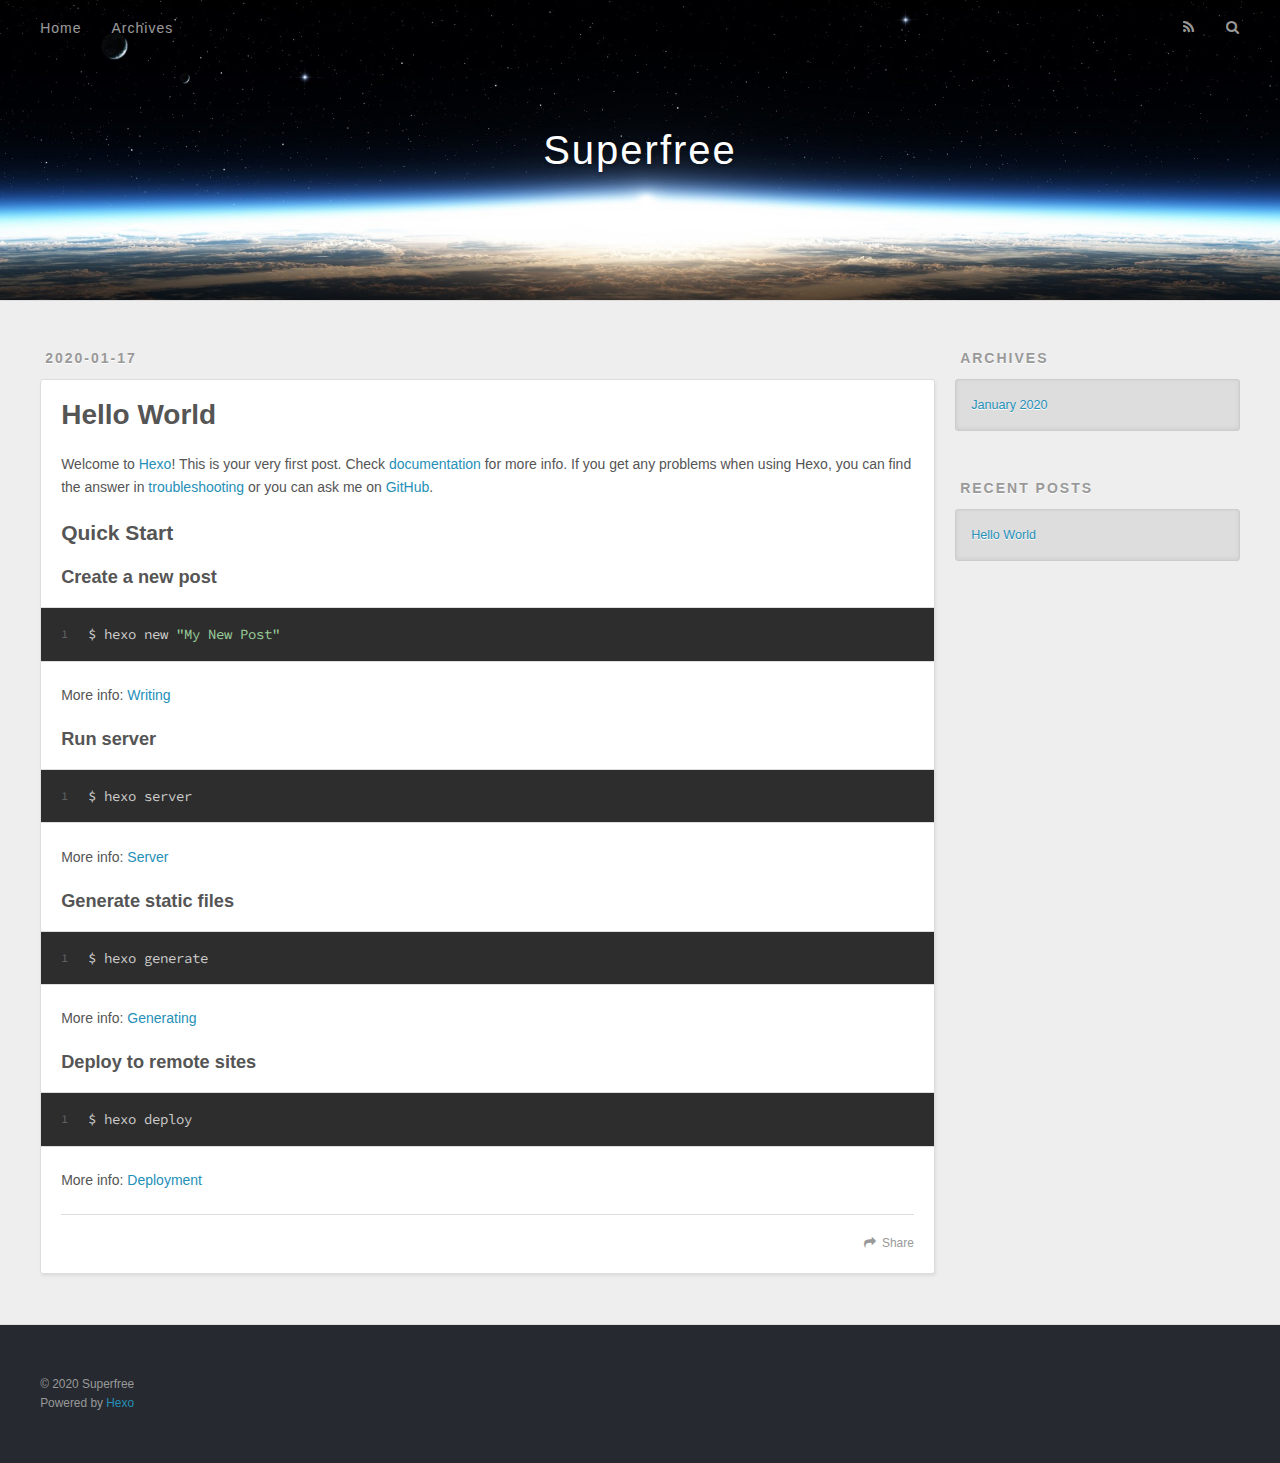
==== index.html @ 98bcb6fc "Site updated: 2020-01-17 13:25:51" ====
<!DOCTYPE html>
<html>
<head>
  <meta charset="utf-8">
  

  
  <title>Superfree</title>
  <meta name="viewport" content="width=device-width, initial-scale=1, maximum-scale=1">
  <meta property="og:type" content="website">
<meta property="og:title" content="Superfree">
<meta property="og:url" content="http://yoursite.com/index.html">
<meta property="og:site_name" content="Superfree">
<meta property="og:locale" content="en_US">
<meta property="article:author" content="Superfree">
<meta name="twitter:card" content="summary">
  
    <link rel="alternate" href="/atom.xml" title="Superfree" type="application/atom+xml">
  
  
    <link rel="icon" href="/favicon.png">
  
  
    <link href="//fonts.googleapis.com/css?family=Source+Code+Pro" rel="stylesheet" type="text/css">
  
  
<link rel="stylesheet" href="/css/style.css">

<meta name="generator" content="Hexo 4.2.0"></head>

<body>
  <div id="container">
    <div id="wrap">
      <header id="header">
  <div id="banner"></div>
  <div id="header-outer" class="outer">
    <div id="header-title" class="inner">
      <h1 id="logo-wrap">
        <a href="/" id="logo">Superfree</a>
      </h1>
      
    </div>
    <div id="header-inner" class="inner">
      <nav id="main-nav">
        <a id="main-nav-toggle" class="nav-icon"></a>
        
          <a class="main-nav-link" href="/">Home</a>
        
          <a class="main-nav-link" href="/archives">Archives</a>
        
      </nav>
      <nav id="sub-nav">
        
          <a id="nav-rss-link" class="nav-icon" href="/atom.xml" title="RSS Feed"></a>
        
        <a id="nav-search-btn" class="nav-icon" title="Search"></a>
      </nav>
      <div id="search-form-wrap">
        <form action="//google.com/search" method="get" accept-charset="UTF-8" class="search-form"><input type="search" name="q" class="search-form-input" placeholder="Search"><button type="submit" class="search-form-submit">&#xF002;</button><input type="hidden" name="sitesearch" value="http://yoursite.com"></form>
      </div>
    </div>
  </div>
</header>
      <div class="outer">
        <section id="main">
  
    <article id="post-hello-world" class="article article-type-post" itemscope itemprop="blogPost">
  <div class="article-meta">
    <a href="/2020/01/17/hello-world/" class="article-date">
  <time datetime="2020-01-17T05:00:53.581Z" itemprop="datePublished">2020-01-17</time>
</a>
    
  </div>
  <div class="article-inner">
    
    
      <header class="article-header">
        
  
    <h1 itemprop="name">
      <a class="article-title" href="/2020/01/17/hello-world/">Hello World</a>
    </h1>
  

      </header>
    
    <div class="article-entry" itemprop="articleBody">
      
        <p>Welcome to <a href="https://hexo.io/" target="_blank" rel="noopener">Hexo</a>! This is your very first post. Check <a href="https://hexo.io/docs/" target="_blank" rel="noopener">documentation</a> for more info. If you get any problems when using Hexo, you can find the answer in <a href="https://hexo.io/docs/troubleshooting.html" target="_blank" rel="noopener">troubleshooting</a> or you can ask me on <a href="https://github.com/hexojs/hexo/issues" target="_blank" rel="noopener">GitHub</a>.</p>
<h2 id="Quick-Start"><a href="#Quick-Start" class="headerlink" title="Quick Start"></a>Quick Start</h2><h3 id="Create-a-new-post"><a href="#Create-a-new-post" class="headerlink" title="Create a new post"></a>Create a new post</h3><figure class="highlight bash"><table><tr><td class="gutter"><pre><span class="line">1</span><br></pre></td><td class="code"><pre><span class="line">$ hexo new <span class="string">"My New Post"</span></span><br></pre></td></tr></table></figure>

<p>More info: <a href="https://hexo.io/docs/writing.html" target="_blank" rel="noopener">Writing</a></p>
<h3 id="Run-server"><a href="#Run-server" class="headerlink" title="Run server"></a>Run server</h3><figure class="highlight bash"><table><tr><td class="gutter"><pre><span class="line">1</span><br></pre></td><td class="code"><pre><span class="line">$ hexo server</span><br></pre></td></tr></table></figure>

<p>More info: <a href="https://hexo.io/docs/server.html" target="_blank" rel="noopener">Server</a></p>
<h3 id="Generate-static-files"><a href="#Generate-static-files" class="headerlink" title="Generate static files"></a>Generate static files</h3><figure class="highlight bash"><table><tr><td class="gutter"><pre><span class="line">1</span><br></pre></td><td class="code"><pre><span class="line">$ hexo generate</span><br></pre></td></tr></table></figure>

<p>More info: <a href="https://hexo.io/docs/generating.html" target="_blank" rel="noopener">Generating</a></p>
<h3 id="Deploy-to-remote-sites"><a href="#Deploy-to-remote-sites" class="headerlink" title="Deploy to remote sites"></a>Deploy to remote sites</h3><figure class="highlight bash"><table><tr><td class="gutter"><pre><span class="line">1</span><br></pre></td><td class="code"><pre><span class="line">$ hexo deploy</span><br></pre></td></tr></table></figure>

<p>More info: <a href="https://hexo.io/docs/one-command-deployment.html" target="_blank" rel="noopener">Deployment</a></p>

      
    </div>
    <footer class="article-footer">
      <a data-url="http://yoursite.com/2020/01/17/hello-world/" data-id="ck5hp7l8u0000xzdweihkfnwb" class="article-share-link">Share</a>
      
      
    </footer>
  </div>
  
</article>


  


</section>
        
          <aside id="sidebar">
  
    

  
    

  
    
  
    
  <div class="widget-wrap">
    <h3 class="widget-title">Archives</h3>
    <div class="widget">
      <ul class="archive-list"><li class="archive-list-item"><a class="archive-list-link" href="/archives/2020/01/">January 2020</a></li></ul>
    </div>
  </div>


  
    
  <div class="widget-wrap">
    <h3 class="widget-title">Recent Posts</h3>
    <div class="widget">
      <ul>
        
          <li>
            <a href="/2020/01/17/hello-world/">Hello World</a>
          </li>
        
      </ul>
    </div>
  </div>

  
</aside>
        
      </div>
      <footer id="footer">
  
  <div class="outer">
    <div id="footer-info" class="inner">
      &copy; 2020 Superfree<br>
      Powered by <a href="http://hexo.io/" target="_blank">Hexo</a>
    </div>
  </div>
</footer>
    </div>
    <nav id="mobile-nav">
  
    <a href="/" class="mobile-nav-link">Home</a>
  
    <a href="/archives" class="mobile-nav-link">Archives</a>
  
</nav>
    

<script src="//ajax.googleapis.com/ajax/libs/jquery/2.0.3/jquery.min.js"></script>


  
<link rel="stylesheet" href="/fancybox/jquery.fancybox.css">

  
<script src="/fancybox/jquery.fancybox.pack.js"></script>




<script src="/js/script.js"></script>




  </div>
</body>
</html>
---- css/style.css ----
body {
  width: 100%;
}
body:before,
body:after {
  content: "";
  display: table;
}
body:after {
  clear: both;
}
html,
body,
div,
span,
applet,
object,
iframe,
h1,
h2,
h3,
h4,
h5,
h6,
p,
blockquote,
pre,
a,
abbr,
acronym,
address,
big,
cite,
code,
del,
dfn,
em,
img,
ins,
kbd,
q,
s,
samp,
small,
strike,
strong,
sub,
sup,
tt,
var,
dl,
dt,
dd,
ol,
ul,
li,
fieldset,
form,
label,
legend,
table,
caption,
tbody,
tfoot,
thead,
tr,
th,
td {
  margin: 0;
  padding: 0;
  border: 0;
  outline: 0;
  font-weight: inherit;
  font-style: inherit;
  font-family: inherit;
  font-size: 100%;
  vertical-align: baseline;
}
body {
  line-height: 1;
  color: #000;
  background: #fff;
}
ol,
ul {
  list-style: none;
}
table {
  border-collapse: separate;
  border-spacing: 0;
  vertical-align: middle;
}
caption,
th,
td {
  text-align: left;
  font-weight: normal;
  vertical-align: middle;
}
a img {
  border: none;
}
input,
button {
  margin: 0;
  padding: 0;
}
input::-moz-focus-inner,
button::-moz-focus-inner {
  border: 0;
  padding: 0;
}
@font-face {
  font-family: FontAwesome;
  font-style: normal;
  font-weight: normal;
  src: url("fonts/fontawesome-webfont.eot?v=#4.0.3");
  src: url("fonts/fontawesome-webfont.eot?#iefix&v=#4.0.3") format("embedded-opentype"), url("fonts/fontawesome-webfont.woff?v=#4.0.3") format("woff"), url("fonts/fontawesome-webfont.ttf?v=#4.0.3") format("truetype"), url("fonts/fontawesome-webfont.svg#fontawesomeregular?v=#4.0.3") format("svg");
}
html,
body,
#container {
  height: 100%;
}
body {
  background: #eee;
  font: 14px -apple-system, BlinkMacSystemFont, "Segoe UI", "Roboto", "Oxygen", "Ubuntu", "Cantarell", "Fira Sans", "Droid Sans", "Helvetica Neue", sans-serif;
  -webkit-text-size-adjust: 100%;
}
.outer {
  max-width: 1220px;
  margin: 0 auto;
  padding: 0 20px;
}
.outer:before,
.outer:after {
  content: "";
  display: table;
}
.outer:after {
  clear: both;
}
.inner {
  display: inline;
  float: left;
  width: 98.33333333333333%;
  margin: 0 0.833333333333333%;
}
.left,
.alignleft {
  float: left;
}
.right,
.alignright {
  float: right;
}
.clear {
  clear: both;
}
#container {
  position: relative;
}
.mobile-nav-on {
  overflow: hidden;
}
#wrap {
  height: 100%;
  width: 100%;
  position: absolute;
  top: 0;
  left: 0;
  -webkit-transition: 0.2s ease-out;
  -moz-transition: 0.2s ease-out;
  -ms-transition: 0.2s ease-out;
  transition: 0.2s ease-out;
  z-index: 1;
  background: #eee;
}
.mobile-nav-on #wrap {
  left: 280px;
}
@media screen and (min-width: 768px) {
  #main {
    display: inline;
    float: left;
    width: 73.33333333333333%;
    margin: 0 0.833333333333333%;
  }
}
.article-date,
.article-category-link,
.archive-year,
.widget-title {
  text-decoration: none;
  text-transform: uppercase;
  letter-spacing: 2px;
  color: #999;
  margin-bottom: 1em;
  margin-left: 5px;
  line-height: 1em;
  text-shadow: 0 1px #fff;
  font-weight: bold;
}
.article-inner,
.archive-article-inner {
  background: #fff;
  -webkit-box-shadow: 1px 2px 3px #ddd;
  box-shadow: 1px 2px 3px #ddd;
  border: 1px solid #ddd;
  border-radius: 3px;
}
.article-entry h1,
.widget h1 {
  font-size: 2em;
}
.article-entry h2,
.widget h2 {
  font-size: 1.5em;
}
.article-entry h3,
.widget h3 {
  font-size: 1.3em;
}
.article-entry h4,
.widget h4 {
  font-size: 1.2em;
}
.article-entry h5,
.widget h5 {
  font-size: 1em;
}
.article-entry h6,
.widget h6 {
  font-size: 1em;
  color: #999;
}
.article-entry hr,
.widget hr {
  border: 1px dashed #ddd;
}
.article-entry strong,
.widget strong {
  font-weight: bold;
}
.article-entry em,
.widget em,
.article-entry cite,
.widget cite {
  font-style: italic;
}
.article-entry sup,
.widget sup,
.article-entry sub,
.widget sub {
  font-size: 0.75em;
  line-height: 0;
  position: relative;
  vertical-align: baseline;
}
.article-entry sup,
.widget sup {
  top: -0.5em;
}
.article-entry sub,
.widget sub {
  bottom: -0.2em;
}
.article-entry small,
.widget small {
  font-size: 0.85em;
}
.article-entry acronym,
.widget acronym,
.article-entry abbr,
.widget abbr {
  border-bottom: 1px dotted;
}
.article-entry ul,
.widget ul,
.article-entry ol,
.widget ol,
.article-entry dl,
.widget dl {
  margin: 0 20px;
  line-height: 1.6em;
}
.article-entry ul ul,
.widget ul ul,
.article-entry ol ul,
.widget ol ul,
.article-entry ul ol,
.widget ul ol,
.article-entry ol ol,
.widget ol ol {
  margin-top: 0;
  margin-bottom: 0;
}
.article-entry ul,
.widget ul {
  list-style: disc;
}
.article-entry ol,
.widget ol {
  list-style: decimal;
}
.article-entry dt,
.widget dt {
  font-weight: bold;
}
#header {
  height: 300px;
  position: relative;
  border-bottom: 1px solid #ddd;
}
#header:before,
#header:after {
  content: "";
  position: absolute;
  left: 0;
  right: 0;
  height: 40px;
}
#header:before {
  top: 0;
  background: -webkit-linear-gradient(rgba(0,0,0,0.2), transparent);
  background: -moz-linear-gradient(rgba(0,0,0,0.2), transparent);
  background: -ms-linear-gradient(rgba(0,0,0,0.2), transparent);
  background: linear-gradient(rgba(0,0,0,0.2), transparent);
}
#header:after {
  bottom: 0;
  background: -webkit-linear-gradient(transparent, rgba(0,0,0,0.2));
  background: -moz-linear-gradient(transparent, rgba(0,0,0,0.2));
  background: -ms-linear-gradient(transparent, rgba(0,0,0,0.2));
  background: linear-gradient(transparent, rgba(0,0,0,0.2));
}
#header-outer {
  height: 100%;
  position: relative;
}
#header-inner {
  position: relative;
  overflow: hidden;
}
#banner {
  position: absolute;
  top: 0;
  left: 0;
  width: 100%;
  height: 100%;
  background: url("images/banner.jpg") center #000;
  -webkit-background-size: cover;
  -moz-background-size: cover;
  background-size: cover;
  z-index: -1;
}
#header-title {
  text-align: center;
  height: 40px;
  position: absolute;
  top: 50%;
  left: 0;
  margin-top: -20px;
}
#logo,
#subtitle {
  text-decoration: none;
  color: #fff;
  font-weight: 300;
  text-shadow: 0 1px 4px rgba(0,0,0,0.3);
}
#logo {
  font-size: 40px;
  line-height: 40px;
  letter-spacing: 2px;
}
#subtitle {
  font-size: 16px;
  line-height: 16px;
  letter-spacing: 1px;
}
#subtitle-wrap {
  margin-top: 16px;
}
#main-nav {
  float: left;
  margin-left: -15px;
}
.nav-icon,
.main-nav-link {
  float: left;
  color: #fff;
  opacity: 0.6;
  text-decoration: none;
  text-shadow: 0 1px rgba(0,0,0,0.2);
  -webkit-transition: opacity 0.2s;
  -moz-transition: opacity 0.2s;
  -ms-transition: opacity 0.2s;
  transition: opacity 0.2s;
  display: block;
  padding: 20px 15px;
}
.nav-icon:hover,
.main-nav-link:hover {
  opacity: 1;
}
.nav-icon {
  font-family: FontAwesome;
  text-align: center;
  font-size: 14px;
  width: 14px;
  height: 14px;
  padding: 20px 15px;
  position: relative;
  cursor: pointer;
}
.main-nav-link {
  font-weight: 300;
  letter-spacing: 1px;
}
@media screen and (max-width: 479px) {
  .main-nav-link {
    display: none;
  }
}
#main-nav-toggle {
  display: none;
}
#main-nav-toggle:before {
  content: "\f0c9";
}
@media screen and (max-width: 479px) {
  #main-nav-toggle {
    display: block;
  }
}
#sub-nav {
  float: right;
  margin-right: -15px;
}
#nav-rss-link:before {
  content: "\f09e";
}
#nav-search-btn:before {
  content: "\f002";
}
#search-form-wrap {
  position: absolute;
  top: 15px;
  width: 150px;
  height: 30px;
  right: -150px;
  opacity: 0;
  -webkit-transition: 0.2s ease-out;
  -moz-transition: 0.2s ease-out;
  -ms-transition: 0.2s ease-out;
  transition: 0.2s ease-out;
}
#search-form-wrap.on {
  opacity: 1;
  right: 0;
}
@media screen and (max-width: 479px) {
  #search-form-wrap {
    width: 100%;
    right: -100%;
  }
}
.search-form {
  position: absolute;
  top: 0;
  left: 0;
  right: 0;
  background: #fff;
  padding: 5px 15px;
  border-radius: 15px;
  -webkit-box-shadow: 0 0 10px rgba(0,0,0,0.3);
  box-shadow: 0 0 10px rgba(0,0,0,0.3);
}
.search-form-input {
  border: none;
  background: none;
  color: #555;
  width: 100%;
  font: 13px -apple-system, BlinkMacSystemFont, "Segoe UI", "Roboto", "Oxygen", "Ubuntu", "Cantarell", "Fira Sans", "Droid Sans", "Helvetica Neue", sans-serif;
  outline: none;
}
.search-form-input::-webkit-search-results-decoration,
.search-form-input::-webkit-search-cancel-button {
  -webkit-appearance: none;
}
.search-form-submit {
  position: absolute;
  top: 50%;
  right: 10px;
  margin-top: -7px;
  font: 13px FontAwesome;
  border: none;
  background: none;
  color: #bbb;
  cursor: pointer;
}
.search-form-submit:hover,
.search-form-submit:focus {
  color: #777;
}
.article {
  margin: 50px 0;
}
.article-inner {
  overflow: hidden;
}
.article-meta:before,
.article-meta:after {
  content: "";
  display: table;
}
.article-meta:after {
  clear: both;
}
.article-date {
  float: left;
}
.article-category {
  float: left;
  line-height: 1em;
  color: #ccc;
  text-shadow: 0 1px #fff;
  margin-left: 8px;
}
.article-category:before {
  content: "\2022";
}
.article-category-link {
  margin: 0 12px 1em;
}
.article-header {
  padding: 20px 20px 0;
}
.article-title {
  text-decoration: none;
  font-size: 2em;
  font-weight: bold;
  color: #555;
  line-height: 1.1em;
  -webkit-transition: color 0.2s;
  -moz-transition: color 0.2s;
  -ms-transition: color 0.2s;
  transition: color 0.2s;
}
a.article-title:hover {
  color: #258fb8;
}
.article-entry {
  color: #555;
  padding: 0 20px;
}
.article-entry:before,
.article-entry:after {
  content: "";
  display: table;
}
.article-entry:after {
  clear: both;
}
.article-entry p,
.article-entry table {
  line-height: 1.6em;
  margin: 1.6em 0;
}
.article-entry h1,
.article-entry h2,
.article-entry h3,
.article-entry h4,
.article-entry h5,
.article-entry h6 {
  font-weight: bold;
}
.article-entry h1,
.article-entry h2,
.article-entry h3,
.article-entry h4,
.article-entry h5,
.article-entry h6 {
  line-height: 1.1em;
  margin: 1.1em 0;
}
.article-entry a {
  color: #258fb8;
  text-decoration: none;
}
.article-entry a:hover {
  text-decoration: underline;
}
.article-entry ul,
.article-entry ol,
.article-entry dl {
  margin-top: 1.6em;
  margin-bottom: 1.6em;
}
.article-entry img,
.article-entry video {
  max-width: 100%;
  height: auto;
  display: block;
  margin: auto;
}
.article-entry iframe {
  border: none;
}
.article-entry table {
  width: 100%;
  border-collapse: collapse;
  border-spacing: 0;
}
.article-entry th {
  font-weight: bold;
  border-bottom: 3px solid #ddd;
  padding-bottom: 0.5em;
}
.article-entry td {
  border-bottom: 1px solid #ddd;
  padding: 10px 0;
}
.article-entry blockquote {
  font-family: Georgia, "Times New Roman", serif;
  font-size: 1.4em;
  margin: 1.6em 20px;
  text-align: center;
}
.article-entry blockquote footer {
  font-size: 14px;
  margin: 1.6em 0;
  font-family: -apple-system, BlinkMacSystemFont, "Segoe UI", "Roboto", "Oxygen", "Ubuntu", "Cantarell", "Fira Sans", "Droid Sans", "Helvetica Neue", sans-serif;
}
.article-entry blockquote footer cite:before {
  content: "—";
  padding: 0 0.5em;
}
.article-entry .pullquote {
  text-align: left;
  width: 45%;
  margin: 0;
}
.article-entry .pullquote.left {
  margin-left: 0.5em;
  margin-right: 1em;
}
.article-entry .pullquote.right {
  margin-right: 0.5em;
  margin-left: 1em;
}
.article-entry .caption {
  color: #999;
  display: block;
  font-size: 0.9em;
  margin-top: 0.5em;
  position: relative;
  text-align: center;
}
.article-entry .video-container {
  position: relative;
  padding-top: 56.25%;
  height: 0;
  overflow: hidden;
}
.article-entry .video-container iframe,
.article-entry .video-container object,
.article-entry .video-container embed {
  position: absolute;
  top: 0;
  left: 0;
  width: 100%;
  height: 100%;
  margin-top: 0;
}
.article-more-link a {
  display: inline-block;
  line-height: 1em;
  padding: 6px 15px;
  border-radius: 15px;
  background: #eee;
  color: #999;
  text-shadow: 0 1px #fff;
  text-decoration: none;
}
.article-more-link a:hover {
  background: #258fb8;
  color: #fff;
  text-decoration: none;
  text-shadow: 0 1px #1e7293;
}
.article-footer {
  font-size: 0.85em;
  line-height: 1.6em;
  border-top: 1px solid #ddd;
  padding-top: 1.6em;
  margin: 0 20px 20px;
}
.article-footer:before,
.article-footer:after {
  content: "";
  display: table;
}
.article-footer:after {
  clear: both;
}
.article-footer a {
  color: #999;
  text-decoration: none;
}
.article-footer a:hover {
  color: #555;
}
.article-tag-list-item {
  float: left;
  margin-right: 10px;
}
.article-tag-list-link:before {
  content: "#";
}
.article-comment-link {
  float: right;
}
.article-comment-link:before {
  content: "\f075";
  font-family: FontAwesome;
  padding-right: 8px;
}
.article-share-link {
  cursor: pointer;
  float: right;
  margin-left: 20px;
}
.article-share-link:before {
  content: "\f064";
  font-family: FontAwesome;
  padding-right: 6px;
}
#article-nav {
  position: relative;
}
#article-nav:before,
#article-nav:after {
  content: "";
  display: table;
}
#article-nav:after {
  clear: both;
}
@media screen and (min-width: 768px) {
  #article-nav {
    margin: 50px 0;
  }
  #article-nav:before {
    width: 8px;
    height: 8px;
    position: absolute;
    top: 50%;
    left: 50%;
    margin-top: -4px;
    margin-left: -4px;
    content: "";
    border-radius: 50%;
    background: #ddd;
    -webkit-box-shadow: 0 1px 2px #fff;
    box-shadow: 0 1px 2px #fff;
  }
}
.article-nav-link-wrap {
  text-decoration: none;
  text-shadow: 0 1px #fff;
  color: #999;
  -webkit-box-sizing: border-box;
  -moz-box-sizing: border-box;
  box-sizing: border-box;
  margin-top: 50px;
  text-align: center;
  display: block;
}
.article-nav-link-wrap:hover {
  color: #555;
}
@media screen and (min-width: 768px) {
  .article-nav-link-wrap {
    width: 50%;
    margin-top: 0;
  }
}
@media screen and (min-width: 768px) {
  #article-nav-newer {
    float: left;
    text-align: right;
    padding-right: 20px;
  }
}
@media screen and (min-width: 768px) {
  #article-nav-older {
    float: right;
    text-align: left;
    padding-left: 20px;
  }
}
.article-nav-caption {
  text-transform: uppercase;
  letter-spacing: 2px;
  color: #ddd;
  line-height: 1em;
  font-weight: bold;
}
#article-nav-newer .article-nav-caption {
  margin-right: -2px;
}
.article-nav-title {
  font-size: 0.85em;
  line-height: 1.6em;
  margin-top: 0.5em;
}
.article-share-box {
  position: absolute;
  display: none;
  background: #fff;
  -webkit-box-shadow: 1px 2px 10px rgba(0,0,0,0.2);
  box-shadow: 1px 2px 10px rgba(0,0,0,0.2);
  border-radius: 3px;
  margin-left: -145px;
  overflow: hidden;
  z-index: 1;
}
.article-share-box.on {
  display: block;
}
.article-share-input {
  width: 100%;
  background: none;
  -webkit-box-sizing: border-box;
  -moz-box-sizing: border-box;
  box-sizing: border-box;
  font: 14px -apple-system, BlinkMacSystemFont, "Segoe UI", "Roboto", "Oxygen", "Ubuntu", "Cantarell", "Fira Sans", "Droid Sans", "Helvetica Neue", sans-serif;
  padding: 0 15px;
  color: #555;
  outline: none;
  border: 1px solid #ddd;
  border-radius: 3px 3px 0 0;
  height: 36px;
  line-height: 36px;
}
.article-share-links {
  background: #eee;
}
.article-share-links:before,
.article-share-links:after {
  content: "";
  display: table;
}
.article-share-links:after {
  clear: both;
}
.article-share-twitter,
.article-share-facebook,
.article-share-pinterest,
.article-share-google {
  width: 50px;
  height: 36px;
  display: block;
  float: left;
  position: relative;
  color: #999;
  text-shadow: 0 1px #fff;
}
.article-share-twitter:before,
.article-share-facebook:before,
.article-share-pinterest:before,
.article-share-google:before {
  font-size: 20px;
  font-family: FontAwesome;
  width: 20px;
  height: 20px;
  position: absolute;
  top: 50%;
  left: 50%;
  margin-top: -10px;
  margin-left: -10px;
  text-align: center;
}
.article-share-twitter:hover,
.article-share-facebook:hover,
.article-share-pinterest:hover,
.article-share-google:hover {
  color: #fff;
}
.article-share-twitter:before {
  content: "\f099";
}
.article-share-twitter:hover {
  background: #00aced;
  text-shadow: 0 1px #008abe;
}
.article-share-facebook:before {
  content: "\f09a";
}
.article-share-facebook:hover {
  background: #3b5998;
  text-shadow: 0 1px #2f477a;
}
.article-share-pinterest:before {
  content: "\f0d2";
}
.article-share-pinterest:hover {
  background: #cb2027;
  text-shadow: 0 1px #a21a1f;
}
.article-share-google:before {
  content: "\f0d5";
}
.article-share-google:hover {
  background: #dd4b39;
  text-shadow: 0 1px #be3221;
}
.article-gallery {
  background: #000;
  position: relative;
}
.article-gallery-photos {
  position: relative;
  overflow: hidden;
}
.article-gallery-img {
  display: none;
  max-width: 100%;
}
.article-gallery-img:first-child {
  display: block;
}
.article-gallery-img.loaded {
  position: absolute;
  display: block;
}
.article-gallery-img img {
  display: block;
  max-width: 100%;
  margin: 0 auto;
}
#comments {
  background: #fff;
  -webkit-box-shadow: 1px 2px 3px #ddd;
  box-shadow: 1px 2px 3px #ddd;
  padding: 20px;
  border: 1px solid #ddd;
  border-radius: 3px;
  margin: 50px 0;
}
#comments a {
  color: #258fb8;
}
.archives-wrap {
  margin: 50px 0;
}
.archives:before,
.archives:after {
  content: "";
  display: table;
}
.archives:after {
  clear: both;
}
.archive-year-wrap {
  margin-bottom: 1em;
}
.archives {
  -webkit-column-gap: 10px;
  -moz-column-gap: 10px;
  column-gap: 10px;
}
@media screen and (min-width: 480px) and (max-width: 767px) {
  .archives {
    -webkit-column-count: 2;
    -moz-column-count: 2;
    column-count: 2;
  }
}
@media screen and (min-width: 768px) {
  .archives {
    -webkit-column-count: 3;
    -moz-column-count: 3;
    column-count: 3;
  }
}
.archive-article {
  -webkit-column-break-inside: avoid;
  page-break-inside: avoid;
  overflow: hidden;
  break-inside: avoid-column;
}
.archive-article-inner {
  padding: 10px;
  margin-bottom: 15px;
}
.archive-article-title {
  text-decoration: none;
  font-weight: bold;
  color: #555;
  -webkit-transition: color 0.2s;
  -moz-transition: color 0.2s;
  -ms-transition: color 0.2s;
  transition: color 0.2s;
  line-height: 1.6em;
}
.archive-article-title:hover {
  color: #258fb8;
}
.archive-article-footer {
  margin-top: 1em;
}
.archive-article-date {
  color: #999;
  text-decoration: none;
  font-size: 0.85em;
  line-height: 1em;
  margin-bottom: 0.5em;
  display: block;
}
#page-nav {
  margin: 50px auto;
  background: #fff;
  -webkit-box-shadow: 1px 2px 3px #ddd;
  box-shadow: 1px 2px 3px #ddd;
  border: 1px solid #ddd;
  border-radius: 3px;
  text-align: center;
  color: #999;
  overflow: hidden;
}
#page-nav:before,
#page-nav:after {
  content: "";
  display: table;
}
#page-nav:after {
  clear: both;
}
#page-nav a,
#page-nav span {
  padding: 10px 20px;
  line-height: 1;
  height: 2ex;
}
#page-nav a {
  color: #999;
  text-decoration: none;
}
#page-nav a:hover {
  background: #999;
  color: #fff;
}
#page-nav .prev {
  float: left;
}
#page-nav .next {
  float: right;
}
#page-nav .page-number {
  display: inline-block;
}
@media screen and (max-width: 479px) {
  #page-nav .page-number {
    display: none;
  }
}
#page-nav .current {
  color: #555;
  font-weight: bold;
}
#page-nav .space {
  color: #ddd;
}
#footer {
  background: #262a30;
  padding: 50px 0;
  border-top: 1px solid #ddd;
  color: #999;
}
#footer a {
  color: #258fb8;
  text-decoration: none;
}
#footer a:hover {
  text-decoration: underline;
}
#footer-info {
  line-height: 1.6em;
  font-size: 0.85em;
}
.article-entry pre,
.article-entry .highlight {
  background: #2d2d2d;
  margin: 0 -20px;
  padding: 15px 20px;
  border-style: solid;
  border-color: #ddd;
  border-width: 1px 0;
  overflow: auto;
  color: #ccc;
  line-height: 22.400000000000002px;
}
.article-entry .highlight .gutter pre,
.article-entry .gist .gist-file .gist-data .line-numbers {
  color: #666;
  font-size: 0.85em;
}
.article-entry pre,
.article-entry code {
  font-family: "Source Code Pro", Consolas, Monaco, Menlo, Consolas, monospace;
}
.article-entry code {
  background: #eee;
  text-shadow: 0 1px #fff;
  padding: 0 0.3em;
}
.article-entry pre code {
  background: none;
  text-shadow: none;
  padding: 0;
}
.article-entry .highlight pre {
  border: none;
  margin: 0;
  padding: 0;
}
.article-entry .highlight table {
  margin: 0;
  width: auto;
}
.article-entry .highlight td {
  border: none;
  padding: 0;
}
.article-entry .highlight figcaption {
  font-size: 0.85em;
  color: #999;
  line-height: 1em;
  margin-bottom: 1em;
}
.article-entry .highlight figcaption:before,
.article-entry .highlight figcaption:after {
  content: "";
  display: table;
}
.article-entry .highlight figcaption:after {
  clear: both;
}
.article-entry .highlight figcaption a {
  float: right;
}
.article-entry .highlight .gutter pre {
  text-align: right;
  padding-right: 20px;
}
.article-entry .highlight .line {
  height: 22.400000000000002px;
}
.article-entry .highlight .line.marked {
  background: #515151;
}
.article-entry .gist {
  margin: 0 -20px;
  border-style: solid;
  border-color: #ddd;
  border-width: 1px 0;
  background: #2d2d2d;
  padding: 15px 20px 15px 0;
}
.article-entry .gist .gist-file {
  border: none;
  font-family: "Source Code Pro", Consolas, Monaco, Menlo, Consolas, monospace;
  margin: 0;
}
.article-entry .gist .gist-file .gist-data {
  background: none;
  border: none;
}
.article-entry .gist .gist-file .gist-data .line-numbers {
  background: none;
  border: none;
  padding: 0 20px 0 0;
}
.article-entry .gist .gist-file .gist-data .line-data {
  padding: 0 !important;
}
.article-entry .gist .gist-file .highlight {
  margin: 0;
  padding: 0;
  border: none;
}
.article-entry .gist .gist-file .gist-meta {
  background: #2d2d2d;
  color: #999;
  font: 0.85em -apple-system, BlinkMacSystemFont, "Segoe UI", "Roboto", "Oxygen", "Ubuntu", "Cantarell", "Fira Sans", "Droid Sans", "Helvetica Neue", sans-serif;
  text-shadow: 0 0;
  padding: 0;
  margin-top: 1em;
  margin-left: 20px;
}
.article-entry .gist .gist-file .gist-meta a {
  color: #258fb8;
  font-weight: normal;
}
.article-entry .gist .gist-file .gist-meta a:hover {
  text-decoration: underline;
}
pre .comment,
pre .title {
  color: #999;
}
pre .variable,
pre .attribute,
pre .tag,
pre .regexp,
pre .ruby .constant,
pre .xml .tag .title,
pre .xml .pi,
pre .xml .doctype,
pre .html .doctype,
pre .css .id,
pre .css .class,
pre .css .pseudo {
  color: #f2777a;
}
pre .number,
pre .preprocessor,
pre .built_in,
pre .literal,
pre .params,
pre .constant {
  color: #f99157;
}
pre .class,
pre .ruby .class .title,
pre .css .rules .attribute {
  color: #9c9;
}
pre .string,
pre .value,
pre .inheritance,
pre .header,
pre .ruby .symbol,
pre .xml .cdata {
  color: #9c9;
}
pre .css .hexcolor {
  color: #6cc;
}
pre .function,
pre .python .decorator,
pre .python .title,
pre .ruby .function .title,
pre .ruby .title .keyword,
pre .perl .sub,
pre .javascript .title,
pre .coffeescript .title {
  color: #69c;
}
pre .keyword,
pre .javascript .function {
  color: #c9c;
}
@media screen and (max-width: 479px) {
  #mobile-nav {
    position: absolute;
    top: 0;
    left: 0;
    width: 280px;
    height: 100%;
    background: #191919;
    border-right: 1px solid #fff;
  }
}
@media screen and (max-width: 479px) {
  .mobile-nav-link {
    display: block;
    color: #999;
    text-decoration: none;
    padding: 15px 20px;
    font-weight: bold;
  }
  .mobile-nav-link:hover {
    color: #fff;
  }
}
@media screen and (min-width: 768px) {
  #sidebar {
    display: inline;
    float: left;
    width: 23.333333333333332%;
    margin: 0 0.833333333333333%;
  }
}
.widget-wrap {
  margin: 50px 0;
}
.widget {
  color: #777;
  text-shadow: 0 1px #fff;
  background: #ddd;
  -webkit-box-shadow: 0 -1px 4px #ccc inset;
  box-shadow: 0 -1px 4px #ccc inset;
  border: 1px solid #ccc;
  padding: 15px;
  border-radius: 3px;
}
.widget a {
  color: #258fb8;
  text-decoration: none;
}
.widget a:hover {
  text-decoration: underline;
}
.widget ul ul,
.widget ol ul,
.widget dl ul,
.widget ul ol,
.widget ol ol,
.widget dl ol,
.widget ul dl,
.widget ol dl,
.widget dl dl {
  margin-left: 15px;
  list-style: disc;
}
.widget {
  line-height: 1.6em;
  word-wrap: break-word;
  font-size: 0.9em;
}
.widget ul,
.widget ol {
  list-style: none;
  margin: 0;
}
.widget ul ul,
.widget ol ul,
.widget ul ol,
.widget ol ol {
  margin: 0 20px;
}
.widget ul ul,
.widget ol ul {
  list-style: disc;
}
.widget ul ol,
.widget ol ol {
  list-style: decimal;
}
.category-list-count,
.tag-list-count,
.archive-list-count {
  padding-left: 5px;
  color: #999;
  font-size: 0.85em;
}
.category-list-count:before,
.tag-list-count:before,
.archive-list-count:before {
  content: "(";
}
.category-list-count:after,
.tag-list-count:after,
.archive-list-count:after {
  content: ")";
}
.tagcloud a {
  margin-right: 5px;
  display: inline-block;
}
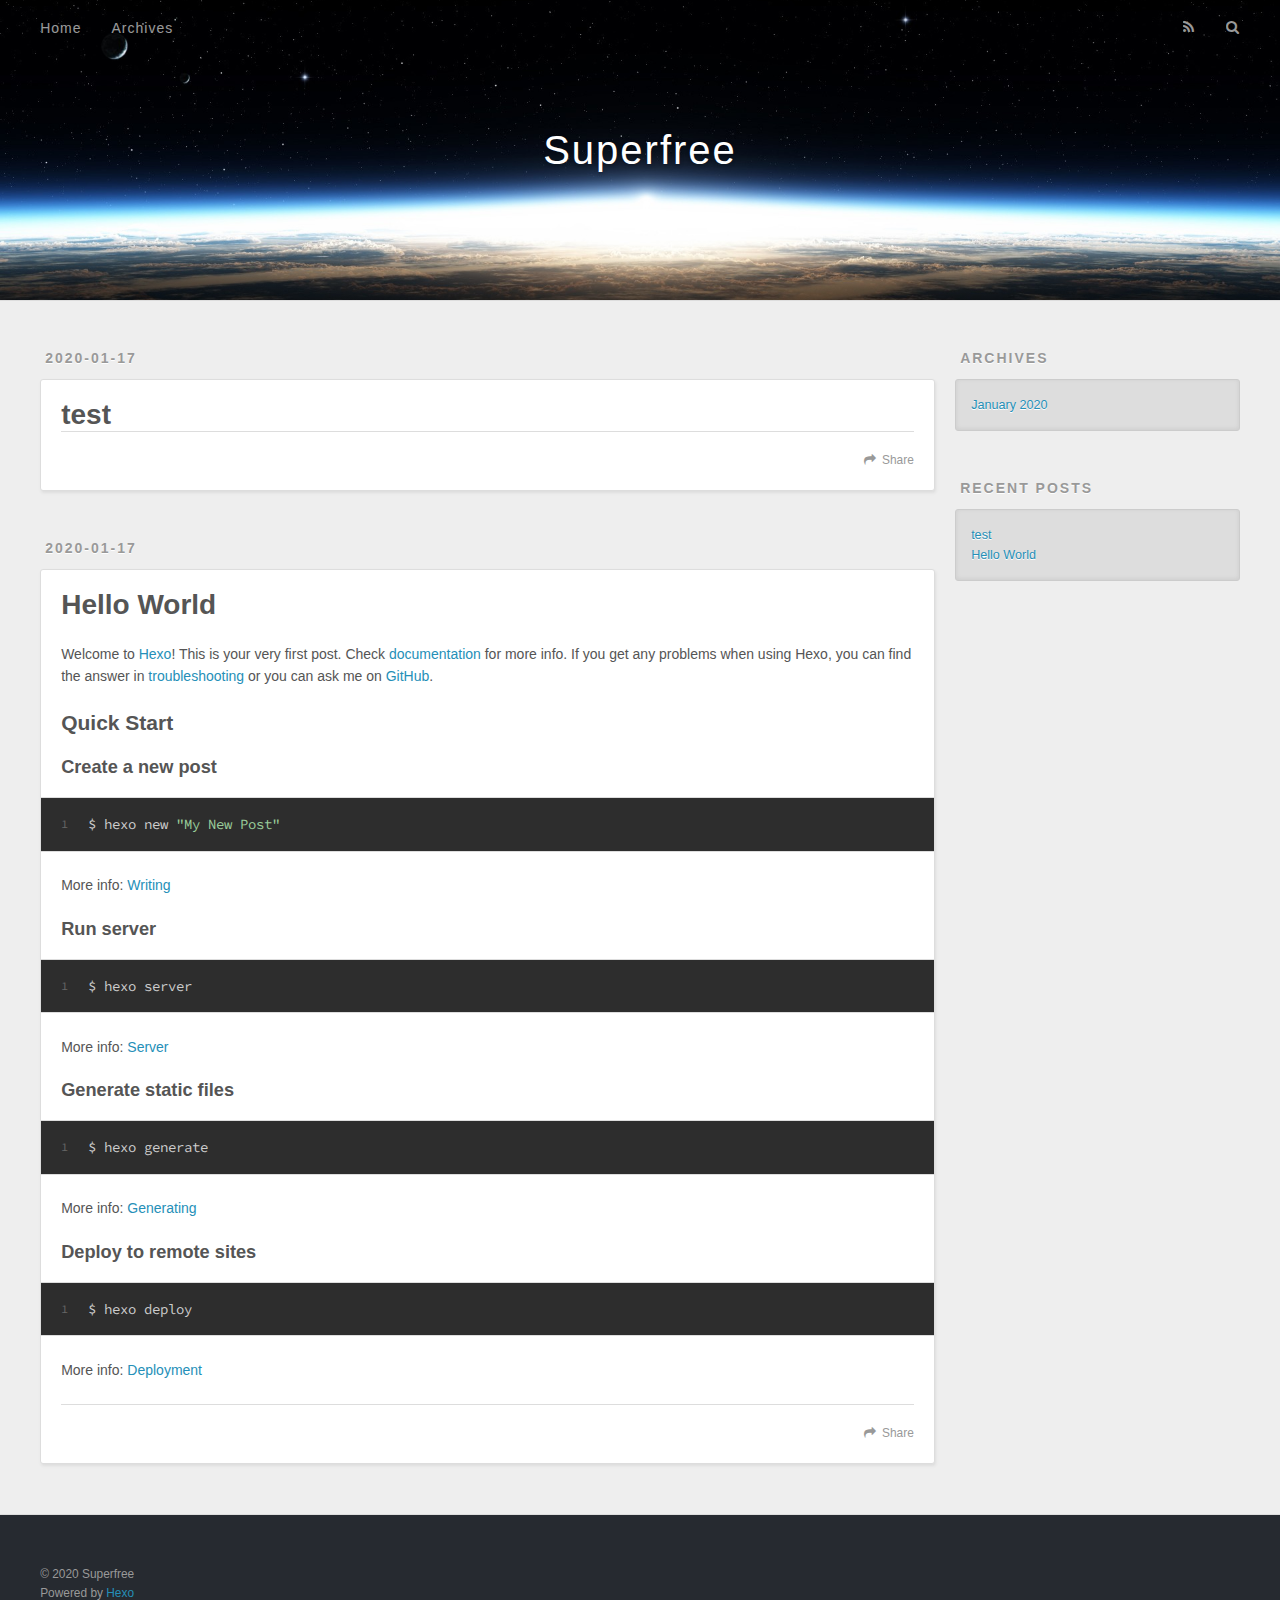
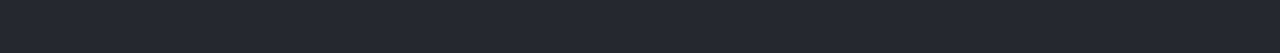
==== commit 4e55472c: "Site updated: 2020-01-17 13:28:25" ====
--- a/index.html
+++ b/index.html
@@ -64,6 +64,42 @@
       <div class="outer">
         <section id="main">
   
+    <article id="post-test" class="article article-type-post" itemscope itemprop="blogPost">
+  <div class="article-meta">
+    <a href="/2020/01/17/test/" class="article-date">
+  <time datetime="2020-01-17T05:28:03.000Z" itemprop="datePublished">2020-01-17</time>
+</a>
+    
+  </div>
+  <div class="article-inner">
+    
+    
+      <header class="article-header">
+        
+  
+    <h1 itemprop="name">
+      <a class="article-title" href="/2020/01/17/test/">test</a>
+    </h1>
+  
+
+      </header>
+    
+    <div class="article-entry" itemprop="articleBody">
+      
+        
+      
+    </div>
+    <footer class="article-footer">
+      <a data-url="http://yoursite.com/2020/01/17/test/" data-id="ck5hq2i6w0000j8dw92bv7h34" class="article-share-link">Share</a>
+      
+      
+    </footer>
+  </div>
+  
+</article>
+
+
+  
     <article id="post-hello-world" class="article article-type-post" itemscope itemprop="blogPost">
   <div class="article-meta">
     <a href="/2020/01/17/hello-world/" class="article-date">
@@ -144,6 +180,10 @@
       <ul>
         
           <li>
+            <a href="/2020/01/17/test/">test</a>
+          </li>
+        
+          <li>
             <a href="/2020/01/17/hello-world/">Hello World</a>
           </li>
         
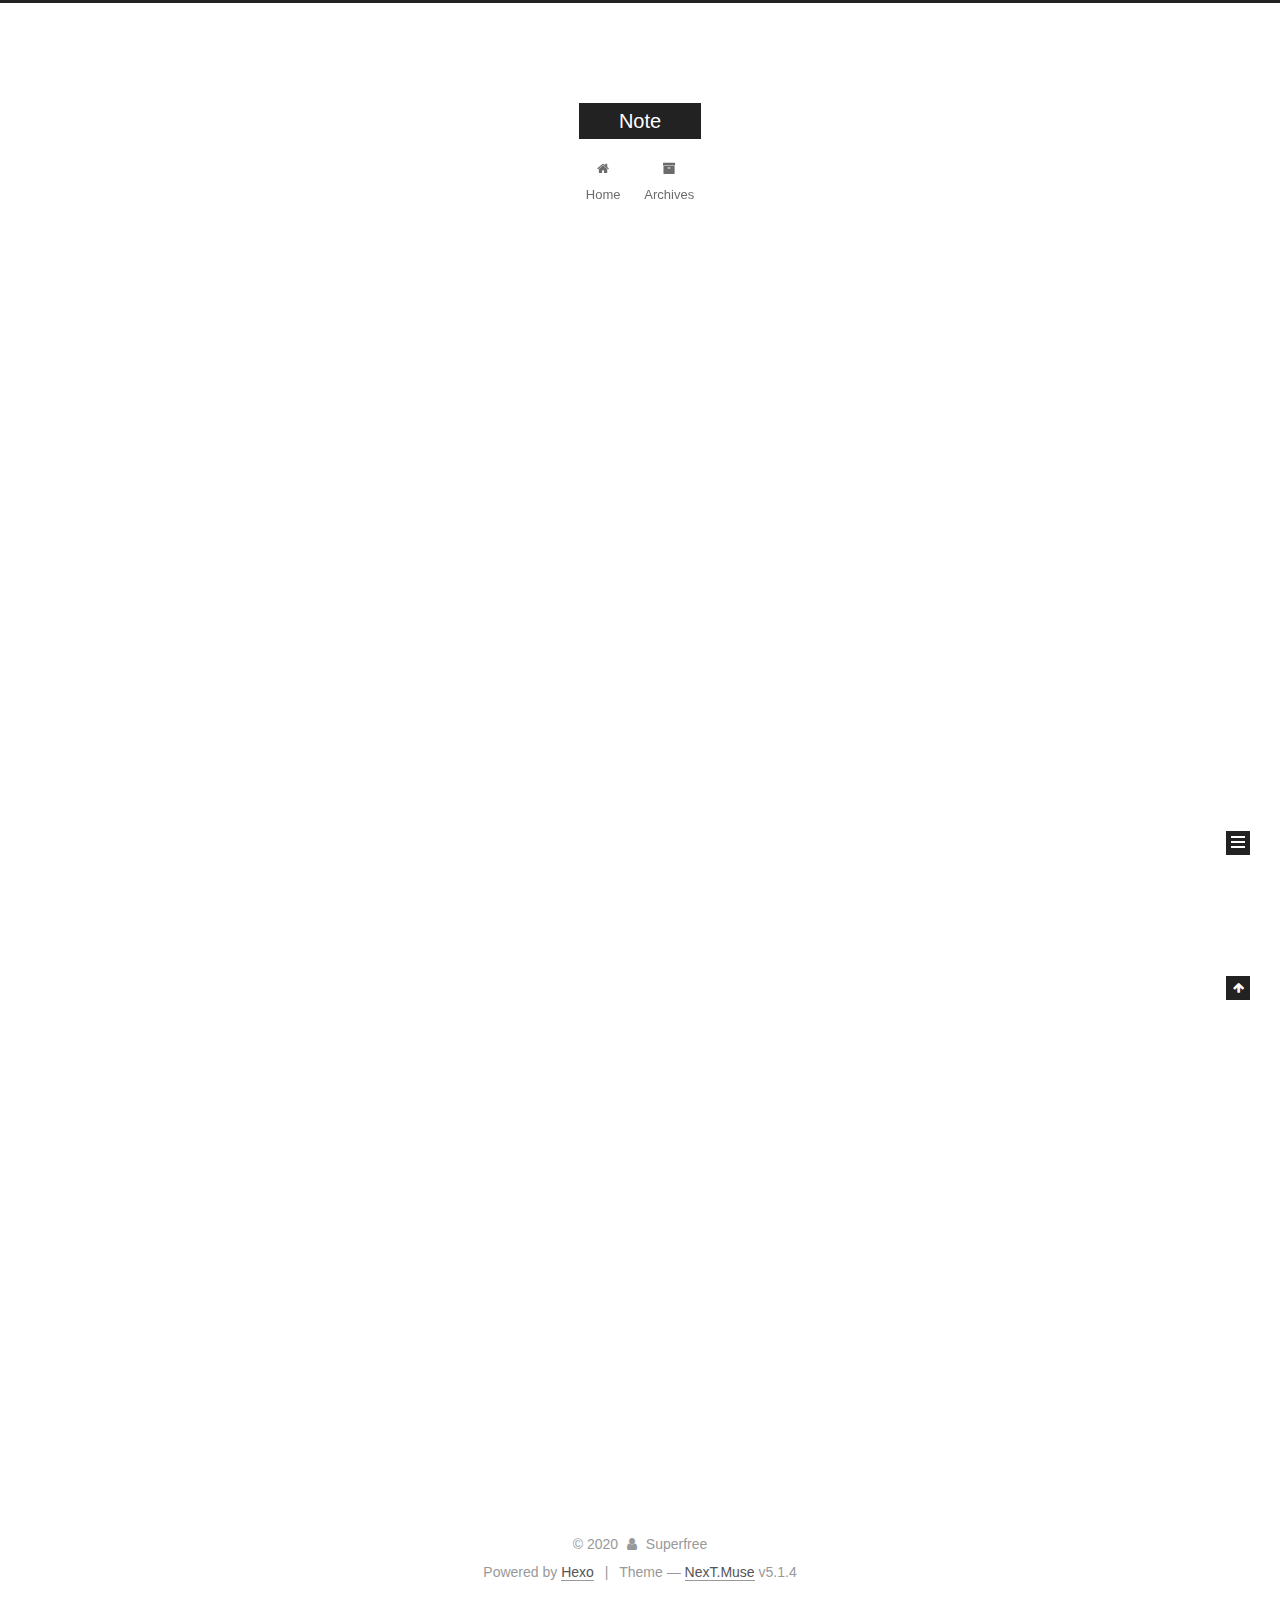
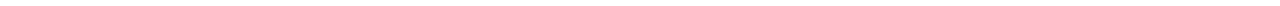
==== commit df83655f: "Site updated: 2020-01-17 14:26:03" ====
--- a/index.html
+++ b/index.html
@@ -1,236 +1,739 @@
 <!DOCTYPE html>
-<html>
+
+
+
+  
+
+
+<html class="theme-next muse use-motion" lang="zh">
 <head>
-  <meta charset="utf-8">
-  
-
-  
-  <title>Superfree</title>
-  <meta name="viewport" content="width=device-width, initial-scale=1, maximum-scale=1">
-  <meta property="og:type" content="website">
-<meta property="og:title" content="Superfree">
+  <meta charset="UTF-8"/>
+<meta http-equiv="X-UA-Compatible" content="IE=edge" />
+<meta name="viewport" content="width=device-width, initial-scale=1, maximum-scale=1"/>
+<meta name="theme-color" content="#222">
+
+
+
+
+
+
+
+
+
+<meta http-equiv="Cache-Control" content="no-transform" />
+<meta http-equiv="Cache-Control" content="no-siteapp" />
+
+
+
+
+
+
+
+
+
+
+
+
+
+
+
+
+  
+  
+  <link href="/lib/fancybox/source/jquery.fancybox.css?v=2.1.5" rel="stylesheet" type="text/css" />
+
+
+
+
+
+
+
+<link href="/lib/font-awesome/css/font-awesome.min.css?v=4.6.2" rel="stylesheet" type="text/css" />
+
+<link href="/css/main.css?v=5.1.4" rel="stylesheet" type="text/css" />
+
+
+  <link rel="apple-touch-icon" sizes="180x180" href="/images/apple-touch-icon-next.png?v=5.1.4">
+
+
+  <link rel="icon" type="image/png" sizes="32x32" href="/images/favicon-32x32-next.png?v=5.1.4">
+
+
+  <link rel="icon" type="image/png" sizes="16x16" href="/images/favicon-16x16-next.png?v=5.1.4">
+
+
+  <link rel="mask-icon" href="/images/logo.svg?v=5.1.4" color="#222">
+
+
+
+
+
+  <meta name="keywords" content="Hexo, NexT" />
+
+
+
+
+
+
+
+
+
+
+<meta property="og:type" content="website">
+<meta property="og:title" content="Note">
 <meta property="og:url" content="http://yoursite.com/index.html">
-<meta property="og:site_name" content="Superfree">
-<meta property="og:locale" content="en_US">
+<meta property="og:site_name" content="Note">
+<meta property="og:locale" content="zh">
 <meta property="article:author" content="Superfree">
 <meta name="twitter:card" content="summary">
-  
-    <link rel="alternate" href="/atom.xml" title="Superfree" type="application/atom+xml">
-  
-  
-    <link rel="icon" href="/favicon.png">
-  
-  
-    <link href="//fonts.googleapis.com/css?family=Source+Code+Pro" rel="stylesheet" type="text/css">
-  
-  
-<link rel="stylesheet" href="/css/style.css">
+
+
+
+<script type="text/javascript" id="hexo.configurations">
+  var NexT = window.NexT || {};
+  var CONFIG = {
+    root: '/',
+    scheme: 'Muse',
+    version: '5.1.4',
+    sidebar: {"position":"left","display":"post","offset":12,"b2t":false,"scrollpercent":false,"onmobile":false},
+    fancybox: true,
+    tabs: true,
+    motion: {"enable":true,"async":false,"transition":{"post_block":"fadeIn","post_header":"slideDownIn","post_body":"slideDownIn","coll_header":"slideLeftIn","sidebar":"slideUpIn"}},
+    duoshuo: {
+      userId: '0',
+      author: 'Author'
+    },
+    algolia: {
+      applicationID: '',
+      apiKey: '',
+      indexName: '',
+      hits: {"per_page":10},
+      labels: {"input_placeholder":"Search for Posts","hits_empty":"We didn't find any results for the search: ${query}","hits_stats":"${hits} results found in ${time} ms"}
+    }
+  };
+</script>
+
+
+
+  <link rel="canonical" href="http://yoursite.com/"/>
+
+
+
+
+
+  <title>Note</title>
+  
+
+
+
+
+
+
+
 
 <meta name="generator" content="Hexo 4.2.0"></head>
 
-<body>
-  <div id="container">
-    <div id="wrap">
-      <header id="header">
-  <div id="banner"></div>
-  <div id="header-outer" class="outer">
-    <div id="header-title" class="inner">
-      <h1 id="logo-wrap">
-        <a href="/" id="logo">Superfree</a>
-      </h1>
-      
+<body itemscope itemtype="http://schema.org/WebPage" lang="zh">
+
+  
+  
+    
+  
+
+  <div class="container sidebar-position-left 
+  page-home">
+    <div class="headband"></div>
+
+    <header id="header" class="header" itemscope itemtype="http://schema.org/WPHeader">
+      <div class="header-inner"><div class="site-brand-wrapper">
+  <div class="site-meta ">
+    
+
+    <div class="custom-logo-site-title">
+      <a href="/"  class="brand" rel="start">
+        <span class="logo-line-before"><i></i></span>
+        <span class="site-title">Note</span>
+        <span class="logo-line-after"><i></i></span>
+      </a>
     </div>
-    <div id="header-inner" class="inner">
-      <nav id="main-nav">
-        <a id="main-nav-toggle" class="nav-icon"></a>
-        
-          <a class="main-nav-link" href="/">Home</a>
-        
-          <a class="main-nav-link" href="/archives">Archives</a>
-        
-      </nav>
-      <nav id="sub-nav">
-        
-          <a id="nav-rss-link" class="nav-icon" href="/atom.xml" title="RSS Feed"></a>
-        
-        <a id="nav-search-btn" class="nav-icon" title="Search"></a>
-      </nav>
-      <div id="search-form-wrap">
-        <form action="//google.com/search" method="get" accept-charset="UTF-8" class="search-form"><input type="search" name="q" class="search-form-input" placeholder="Search"><button type="submit" class="search-form-submit">&#xF002;</button><input type="hidden" name="sitesearch" value="http://yoursite.com"></form>
-      </div>
+      
+        <p class="site-subtitle"></p>
+      
+  </div>
+
+  <div class="site-nav-toggle">
+    <button>
+      <span class="btn-bar"></span>
+      <span class="btn-bar"></span>
+      <span class="btn-bar"></span>
+    </button>
+  </div>
+</div>
+
+<nav class="site-nav">
+  
+
+  
+    <ul id="menu" class="menu">
+      
+        
+        <li class="menu-item menu-item-home">
+          <a href="/%20" rel="section">
+            
+              <i class="menu-item-icon fa fa-fw fa-home"></i> <br />
+            
+            Home
+          </a>
+        </li>
+      
+        
+        <li class="menu-item menu-item-archives">
+          <a href="/archives/%20" rel="section">
+            
+              <i class="menu-item-icon fa fa-fw fa-archive"></i> <br />
+            
+            Archives
+          </a>
+        </li>
+      
+
+      
+    </ul>
+  
+
+  
+</nav>
+
+
+
+ </div>
+    </header>
+
+    <main id="main" class="main">
+      <div class="main-inner">
+        <div class="content-wrap">
+          <div id="content" class="content">
+            
+  <section id="posts" class="posts-expand">
+    
+      
+
+  
+
+  
+  
+  
+
+  <article class="post post-type-normal" itemscope itemtype="http://schema.org/Article">
+  
+  
+  
+  <div class="post-block">
+    <link itemprop="mainEntityOfPage" href="http://yoursite.com/2020/01/17/test/">
+
+    <span hidden itemprop="author" itemscope itemtype="http://schema.org/Person">
+      <meta itemprop="name" content="Superfree">
+      <meta itemprop="description" content="">
+      <meta itemprop="image" content="/images/avatar.gif">
+    </span>
+
+    <span hidden itemprop="publisher" itemscope itemtype="http://schema.org/Organization">
+      <meta itemprop="name" content="Note">
+    </span>
+
+    
+      <header class="post-header">
+
+        
+        
+          <h1 class="post-title" itemprop="name headline">
+                
+                <a class="post-title-link" href="/2020/01/17/test/" itemprop="url">test</a></h1>
+        
+
+        <div class="post-meta">
+          <span class="post-time">
+            
+              <span class="post-meta-item-icon">
+                <i class="fa fa-calendar-o"></i>
+              </span>
+              
+                <span class="post-meta-item-text">Posted on</span>
+              
+              <time title="Post created" itemprop="dateCreated datePublished" datetime="2020-01-17T13:28:03+08:00">
+                2020-01-17
+              </time>
+            
+
+            
+
+            
+          </span>
+
+          
+
+          
+            
+          
+
+          
+          
+
+          
+
+          
+
+          
+
+        </div>
+      </header>
+    
+
+    
+    
+    
+    <div class="post-body" itemprop="articleBody">
+
+      
+      
+
+      
+        
+          
+            
+          
+        
+      
+    </div>
+    
+    
+    
+
+    
+
+    
+
+    
+
+    <footer class="post-footer">
+      
+
+      
+
+      
+
+      
+      
+        <div class="post-eof"></div>
+      
+    </footer>
+  </div>
+  
+  
+  
+  </article>
+
+
+    
+      
+
+  
+
+  
+  
+  
+
+  <article class="post post-type-normal" itemscope itemtype="http://schema.org/Article">
+  
+  
+  
+  <div class="post-block">
+    <link itemprop="mainEntityOfPage" href="http://yoursite.com/2020/01/17/hello-world/">
+
+    <span hidden itemprop="author" itemscope itemtype="http://schema.org/Person">
+      <meta itemprop="name" content="Superfree">
+      <meta itemprop="description" content="">
+      <meta itemprop="image" content="/images/avatar.gif">
+    </span>
+
+    <span hidden itemprop="publisher" itemscope itemtype="http://schema.org/Organization">
+      <meta itemprop="name" content="Note">
+    </span>
+
+    
+      <header class="post-header">
+
+        
+        
+          <h1 class="post-title" itemprop="name headline">
+                
+                <a class="post-title-link" href="/2020/01/17/hello-world/" itemprop="url">Hello World</a></h1>
+        
+
+        <div class="post-meta">
+          <span class="post-time">
+            
+              <span class="post-meta-item-icon">
+                <i class="fa fa-calendar-o"></i>
+              </span>
+              
+                <span class="post-meta-item-text">Posted on</span>
+              
+              <time title="Post created" itemprop="dateCreated datePublished" datetime="2020-01-17T13:00:53+08:00">
+                2020-01-17
+              </time>
+            
+
+            
+
+            
+          </span>
+
+          
+
+          
+            
+          
+
+          
+          
+
+          
+
+          
+
+          
+
+        </div>
+      </header>
+    
+
+    
+    
+    
+    <div class="post-body" itemprop="articleBody">
+
+      
+      
+
+      
+        
+          
+            <p>Welcome to <a href="https://hexo.io/" target="_blank" rel="noopener">Hexo</a>! This is your very first post. Check <a href="https://hexo.io/docs/" target="_blank" rel="noopener">documentation</a> for more info. If you get any problems when using Hexo, you can find the answer in <a href="https://hexo.io/docs/troubleshooting.html" target="_blank" rel="noopener">troubleshooting</a> or you can ask me on <a href="https://github.com/hexojs/hexo/issues" target="_blank" rel="noopener">GitHub</a>.</p>
+<h2 id="Quick-Start"><a href="#Quick-Start" class="headerlink" title="Quick Start"></a>Quick Start</h2><h3 id="Create-a-new-post"><a href="#Create-a-new-post" class="headerlink" title="Create a new post"></a>Create a new post</h3><figure class="highlight bash"><table><tr><td class="gutter"><pre><span class="line">1</span><br></pre></td><td class="code"><pre><span class="line">$ hexo new <span class="string">"My New Post"</span></span><br></pre></td></tr></table></figure>
+
+<p>More info: <a href="https://hexo.io/docs/writing.html" target="_blank" rel="noopener">Writing</a></p>
+<h3 id="Run-server"><a href="#Run-server" class="headerlink" title="Run server"></a>Run server</h3><figure class="highlight bash"><table><tr><td class="gutter"><pre><span class="line">1</span><br></pre></td><td class="code"><pre><span class="line">$ hexo server</span><br></pre></td></tr></table></figure>
+
+<p>More info: <a href="https://hexo.io/docs/server.html" target="_blank" rel="noopener">Server</a></p>
+<h3 id="Generate-static-files"><a href="#Generate-static-files" class="headerlink" title="Generate static files"></a>Generate static files</h3><figure class="highlight bash"><table><tr><td class="gutter"><pre><span class="line">1</span><br></pre></td><td class="code"><pre><span class="line">$ hexo generate</span><br></pre></td></tr></table></figure>
+
+<p>More info: <a href="https://hexo.io/docs/generating.html" target="_blank" rel="noopener">Generating</a></p>
+<h3 id="Deploy-to-remote-sites"><a href="#Deploy-to-remote-sites" class="headerlink" title="Deploy to remote sites"></a>Deploy to remote sites</h3><figure class="highlight bash"><table><tr><td class="gutter"><pre><span class="line">1</span><br></pre></td><td class="code"><pre><span class="line">$ hexo deploy</span><br></pre></td></tr></table></figure>
+
+<p>More info: <a href="https://hexo.io/docs/one-command-deployment.html" target="_blank" rel="noopener">Deployment</a></p>
+
+          
+        
+      
+    </div>
+    
+    
+    
+
+    
+
+    
+
+    
+
+    <footer class="post-footer">
+      
+
+      
+
+      
+
+      
+      
+        <div class="post-eof"></div>
+      
+    </footer>
+  </div>
+  
+  
+  
+  </article>
+
+
+    
+  </section>
+
+  
+
+
+          </div>
+          
+
+
+          
+
+        </div>
+        
+          
+  
+  <div class="sidebar-toggle">
+    <div class="sidebar-toggle-line-wrap">
+      <span class="sidebar-toggle-line sidebar-toggle-line-first"></span>
+      <span class="sidebar-toggle-line sidebar-toggle-line-middle"></span>
+      <span class="sidebar-toggle-line sidebar-toggle-line-last"></span>
     </div>
   </div>
-</header>
-      <div class="outer">
-        <section id="main">
-  
-    <article id="post-test" class="article article-type-post" itemscope itemprop="blogPost">
-  <div class="article-meta">
-    <a href="/2020/01/17/test/" class="article-date">
-  <time datetime="2020-01-17T05:28:03.000Z" itemprop="datePublished">2020-01-17</time>
-</a>
-    
+
+  <aside id="sidebar" class="sidebar">
+    
+    <div class="sidebar-inner">
+
+      
+
+      
+
+      <section class="site-overview-wrap sidebar-panel sidebar-panel-active">
+        <div class="site-overview">
+          <div class="site-author motion-element" itemprop="author" itemscope itemtype="http://schema.org/Person">
+            
+              <p class="site-author-name" itemprop="name">Superfree</p>
+              <p class="site-description motion-element" itemprop="description"></p>
+          </div>
+
+          <nav class="site-state motion-element">
+
+            
+              <div class="site-state-item site-state-posts">
+              
+                <a href="/archives/%20%7C%7C%20archive">
+              
+                  <span class="site-state-item-count">2</span>
+                  <span class="site-state-item-name">posts</span>
+                </a>
+              </div>
+            
+
+            
+
+            
+
+          </nav>
+
+          
+
+          
+
+          
+          
+
+          
+          
+
+          
+
+        </div>
+      </section>
+
+      
+
+      
+
+    </div>
+  </aside>
+
+
+        
+      </div>
+    </main>
+
+    <footer id="footer" class="footer">
+      <div class="footer-inner">
+        <div class="copyright">&copy; <span itemprop="copyrightYear">2020</span>
+  <span class="with-love">
+    <i class="fa fa-user"></i>
+  </span>
+  <span class="author" itemprop="copyrightHolder">Superfree</span>
+
+  
+</div>
+
+
+  <div class="powered-by">Powered by <a class="theme-link" target="_blank" href="https://hexo.io">Hexo</a></div>
+
+
+
+  <span class="post-meta-divider">|</span>
+
+
+
+  <div class="theme-info">Theme &mdash; <a class="theme-link" target="_blank" href="https://github.com/iissnan/hexo-theme-next">NexT.Muse</a> v5.1.4</div>
+
+
+
+
+        
+
+
+
+
+
+
+
+        
+      </div>
+    </footer>
+
+    
+      <div class="back-to-top">
+        <i class="fa fa-arrow-up"></i>
+        
+      </div>
+    
+
+    
+
   </div>
-  <div class="article-inner">
-    
-    
-      <header class="article-header">
-        
-  
-    <h1 itemprop="name">
-      <a class="article-title" href="/2020/01/17/test/">test</a>
-    </h1>
-  
-
-      </header>
-    
-    <div class="article-entry" itemprop="articleBody">
-      
-        
-      
-    </div>
-    <footer class="article-footer">
-      <a data-url="http://yoursite.com/2020/01/17/test/" data-id="ck5hq2i6w0000j8dw92bv7h34" class="article-share-link">Share</a>
-      
-      
-    </footer>
-  </div>
-  
-</article>
-
-
-  
-    <article id="post-hello-world" class="article article-type-post" itemscope itemprop="blogPost">
-  <div class="article-meta">
-    <a href="/2020/01/17/hello-world/" class="article-date">
-  <time datetime="2020-01-17T05:00:53.581Z" itemprop="datePublished">2020-01-17</time>
-</a>
-    
-  </div>
-  <div class="article-inner">
-    
-    
-      <header class="article-header">
-        
-  
-    <h1 itemprop="name">
-      <a class="article-title" href="/2020/01/17/hello-world/">Hello World</a>
-    </h1>
-  
-
-      </header>
-    
-    <div class="article-entry" itemprop="articleBody">
-      
-        <p>Welcome to <a href="https://hexo.io/" target="_blank" rel="noopener">Hexo</a>! This is your very first post. Check <a href="https://hexo.io/docs/" target="_blank" rel="noopener">documentation</a> for more info. If you get any problems when using Hexo, you can find the answer in <a href="https://hexo.io/docs/troubleshooting.html" target="_blank" rel="noopener">troubleshooting</a> or you can ask me on <a href="https://github.com/hexojs/hexo/issues" target="_blank" rel="noopener">GitHub</a>.</p>
-<h2 id="Quick-Start"><a href="#Quick-Start" class="headerlink" title="Quick Start"></a>Quick Start</h2><h3 id="Create-a-new-post"><a href="#Create-a-new-post" class="headerlink" title="Create a new post"></a>Create a new post</h3><figure class="highlight bash"><table><tr><td class="gutter"><pre><span class="line">1</span><br></pre></td><td class="code"><pre><span class="line">$ hexo new <span class="string">"My New Post"</span></span><br></pre></td></tr></table></figure>
-
-<p>More info: <a href="https://hexo.io/docs/writing.html" target="_blank" rel="noopener">Writing</a></p>
-<h3 id="Run-server"><a href="#Run-server" class="headerlink" title="Run server"></a>Run server</h3><figure class="highlight bash"><table><tr><td class="gutter"><pre><span class="line">1</span><br></pre></td><td class="code"><pre><span class="line">$ hexo server</span><br></pre></td></tr></table></figure>
-
-<p>More info: <a href="https://hexo.io/docs/server.html" target="_blank" rel="noopener">Server</a></p>
-<h3 id="Generate-static-files"><a href="#Generate-static-files" class="headerlink" title="Generate static files"></a>Generate static files</h3><figure class="highlight bash"><table><tr><td class="gutter"><pre><span class="line">1</span><br></pre></td><td class="code"><pre><span class="line">$ hexo generate</span><br></pre></td></tr></table></figure>
-
-<p>More info: <a href="https://hexo.io/docs/generating.html" target="_blank" rel="noopener">Generating</a></p>
-<h3 id="Deploy-to-remote-sites"><a href="#Deploy-to-remote-sites" class="headerlink" title="Deploy to remote sites"></a>Deploy to remote sites</h3><figure class="highlight bash"><table><tr><td class="gutter"><pre><span class="line">1</span><br></pre></td><td class="code"><pre><span class="line">$ hexo deploy</span><br></pre></td></tr></table></figure>
-
-<p>More info: <a href="https://hexo.io/docs/one-command-deployment.html" target="_blank" rel="noopener">Deployment</a></p>
-
-      
-    </div>
-    <footer class="article-footer">
-      <a data-url="http://yoursite.com/2020/01/17/hello-world/" data-id="ck5hp7l8u0000xzdweihkfnwb" class="article-share-link">Share</a>
-      
-      
-    </footer>
-  </div>
-  
-</article>
-
-
-  
-
-
-</section>
-        
-          <aside id="sidebar">
-  
-    
-
-  
-    
-
-  
-    
-  
-    
-  <div class="widget-wrap">
-    <h3 class="widget-title">Archives</h3>
-    <div class="widget">
-      <ul class="archive-list"><li class="archive-list-item"><a class="archive-list-link" href="/archives/2020/01/">January 2020</a></li></ul>
-    </div>
-  </div>
-
-
-  
-    
-  <div class="widget-wrap">
-    <h3 class="widget-title">Recent Posts</h3>
-    <div class="widget">
-      <ul>
-        
-          <li>
-            <a href="/2020/01/17/test/">test</a>
-          </li>
-        
-          <li>
-            <a href="/2020/01/17/hello-world/">Hello World</a>
-          </li>
-        
-      </ul>
-    </div>
-  </div>
-
-  
-</aside>
-        
-      </div>
-      <footer id="footer">
-  
-  <div class="outer">
-    <div id="footer-info" class="inner">
-      &copy; 2020 Superfree<br>
-      Powered by <a href="http://hexo.io/" target="_blank">Hexo</a>
-    </div>
-  </div>
-</footer>
-    </div>
-    <nav id="mobile-nav">
-  
-    <a href="/" class="mobile-nav-link">Home</a>
-  
-    <a href="/archives" class="mobile-nav-link">Archives</a>
-  
-</nav>
-    
-
-<script src="//ajax.googleapis.com/ajax/libs/jquery/2.0.3/jquery.min.js"></script>
-
-
-  
-<link rel="stylesheet" href="/fancybox/jquery.fancybox.css">
-
-  
-<script src="/fancybox/jquery.fancybox.pack.js"></script>
-
-
-
-
-<script src="/js/script.js"></script>
-
-
-
-
-  </div>
+
+  
+
+<script type="text/javascript">
+  if (Object.prototype.toString.call(window.Promise) !== '[object Function]') {
+    window.Promise = null;
+  }
+</script>
+
+
+
+
+
+
+
+
+
+  
+
+
+
+
+
+
+
+
+
+
+
+
+  
+  
+    <script type="text/javascript" src="/lib/jquery/index.js?v=2.1.3"></script>
+  
+
+  
+  
+    <script type="text/javascript" src="/lib/fastclick/lib/fastclick.min.js?v=1.0.6"></script>
+  
+
+  
+  
+    <script type="text/javascript" src="/lib/jquery_lazyload/jquery.lazyload.js?v=1.9.7"></script>
+  
+
+  
+  
+    <script type="text/javascript" src="/lib/velocity/velocity.min.js?v=1.2.1"></script>
+  
+
+  
+  
+    <script type="text/javascript" src="/lib/velocity/velocity.ui.min.js?v=1.2.1"></script>
+  
+
+  
+  
+    <script type="text/javascript" src="/lib/fancybox/source/jquery.fancybox.pack.js?v=2.1.5"></script>
+  
+
+
+  
+
+
+  <script type="text/javascript" src="/js/src/utils.js?v=5.1.4"></script>
+
+  <script type="text/javascript" src="/js/src/motion.js?v=5.1.4"></script>
+
+
+
+  
+  
+
+  
+
+  
+
+
+  <script type="text/javascript" src="/js/src/bootstrap.js?v=5.1.4"></script>
+
+
+
+  
+
+
+  
+
+
+
+
+	
+
+
+
+
+
+  
+
+
+
+
+
+  
+
+
+
+
+
+
+
+
+
+
+
+
+  
+
+
+
+
+
+  
+
+  
+
+  
+
+  
+  
+
+  
+
+  
+
+  
+
 </body>
-</html>+</html>
--- a/css/main.css
+++ b/css/main.css
@@ -0,0 +1,2662 @@
+/* normalize.css v3.0.2 | MIT License | git.io/normalize */
+html {
+  font-family: sans-serif; /* 1 */
+  -ms-text-size-adjust: 100%; /* 2 */
+  -webkit-text-size-adjust: 100%; /* 2 */
+}
+body {
+  margin: 0;
+}
+article,
+aside,
+details,
+figcaption,
+figure,
+footer,
+header,
+hgroup,
+main,
+menu,
+nav,
+section,
+summary {
+  display: block;
+}
+audio,
+canvas,
+progress,
+video {
+  display: inline-block; /* 1 */
+  vertical-align: baseline; /* 2 */
+}
+audio:not([controls]) {
+  display: none;
+  height: 0;
+}
+[hidden],
+template {
+  display: none;
+}
+a {
+  background-color: transparent;
+}
+a:active,
+a:hover {
+  outline: 0;
+}
+abbr[title] {
+  border-bottom: 1px dotted;
+}
+b,
+strong {
+  font-weight: bold;
+}
+dfn {
+  font-style: italic;
+}
+h1 {
+  font-size: 2em;
+  margin: 0.67em 0;
+}
+mark {
+  background: #ff0;
+  color: #000;
+}
+small {
+  font-size: 80%;
+}
+sub,
+sup {
+  font-size: 75%;
+  line-height: 0;
+  position: relative;
+  vertical-align: baseline;
+}
+sup {
+  top: -0.5em;
+}
+sub {
+  bottom: -0.25em;
+}
+img {
+  border: 0;
+}
+svg:not(:root) {
+  overflow: hidden;
+}
+figure {
+  margin: 1em 40px;
+}
+hr {
+  -moz-box-sizing: content-box;
+  box-sizing: content-box;
+  height: 0;
+}
+pre {
+  overflow: auto;
+}
+code,
+kbd,
+pre,
+samp {
+  font-family: monospace, monospace;
+  font-size: 1em;
+}
+button,
+input,
+optgroup,
+select,
+textarea {
+  color: inherit; /* 1 */
+  font: inherit; /* 2 */
+  margin: 0; /* 3 */
+}
+button {
+  overflow: visible;
+}
+button,
+select {
+  text-transform: none;
+}
+button,
+html input[type="button"],
+input[type="reset"],
+input[type="submit"] {
+  -webkit-appearance: button; /* 2 */
+  cursor: pointer; /* 3 */
+}
+button[disabled],
+html input[disabled] {
+  cursor: default;
+}
+button::-moz-focus-inner,
+input::-moz-focus-inner {
+  border: 0;
+  padding: 0;
+}
+input {
+  line-height: normal;
+}
+input[type="checkbox"],
+input[type="radio"] {
+  box-sizing: border-box; /* 1 */
+  padding: 0; /* 2 */
+}
+input[type="number"]::-webkit-inner-spin-button,
+input[type="number"]::-webkit-outer-spin-button {
+  height: auto;
+}
+input[type="search"] {
+  -webkit-appearance: textfield; /* 1 */
+  -moz-box-sizing: content-box;
+  -webkit-box-sizing: content-box; /* 2 */
+  box-sizing: content-box;
+}
+input[type="search"]::-webkit-search-cancel-button,
+input[type="search"]::-webkit-search-decoration {
+  -webkit-appearance: none;
+}
+fieldset {
+  border: 1px solid #c0c0c0;
+  margin: 0 2px;
+  padding: 0.35em 0.625em 0.75em;
+}
+legend {
+  border: 0; /* 1 */
+  padding: 0; /* 2 */
+}
+textarea {
+  overflow: auto;
+}
+optgroup {
+  font-weight: bold;
+}
+table {
+  border-collapse: collapse;
+  border-spacing: 0;
+}
+td,
+th {
+  padding: 0;
+}
+::selection {
+  background: #262a30;
+  color: #fff;
+}
+body {
+  position: relative;
+  font-family: 'Lato', "PingFang SC", "Microsoft YaHei", sans-serif;
+  font-size: 14px;
+  line-height: 2;
+  color: #555;
+  background: #fff;
+}
+@media (max-width: 767px) {
+  body {
+    padding-right: 0 !important;
+  }
+}
+@media (min-width: 768px) and (max-width: 991px) {
+  body {
+    padding-right: 0 !important;
+  }
+}
+@media (min-width: 1600px) {
+  body {
+    font-size: 16px;
+  }
+}
+h1,
+h2,
+h3,
+h4,
+h5,
+h6 {
+  margin: 0;
+  padding: 0;
+  font-weight: bold;
+  line-height: 1.5;
+  font-family: 'Lato', "PingFang SC", "Microsoft YaHei", sans-serif;
+}
+h2,
+h3,
+h4,
+h5,
+h6 {
+  margin: 20px 0 15px;
+}
+h1 {
+  font-size: 22px;
+}
+@media (max-width: 767px) {
+  h1 {
+    font-size: 18px;
+  }
+}
+h2 {
+  font-size: 20px;
+}
+@media (max-width: 767px) {
+  h2 {
+    font-size: 16px;
+  }
+}
+h3 {
+  font-size: 18px;
+}
+@media (max-width: 767px) {
+  h3 {
+    font-size: 14px;
+  }
+}
+h4 {
+  font-size: 16px;
+}
+@media (max-width: 767px) {
+  h4 {
+    font-size: 12px;
+  }
+}
+h5 {
+  font-size: 14px;
+}
+@media (max-width: 767px) {
+  h5 {
+    font-size: 10px;
+  }
+}
+h6 {
+  font-size: 12px;
+}
+@media (max-width: 767px) {
+  h6 {
+    font-size: 8px;
+  }
+}
+p {
+  margin: 0 0 20px 0;
+}
+a {
+  color: #555;
+  text-decoration: none;
+  outline: none;
+  border-bottom: 1px solid #999;
+  word-wrap: break-word;
+}
+a:hover {
+  color: #222;
+  border-bottom-color: #222;
+}
+blockquote {
+  margin: 0;
+  padding: 0;
+}
+img {
+  display: block;
+  margin: auto;
+  max-width: 100%;
+  height: auto;
+}
+hr {
+  margin: 40px 0;
+  height: 3px;
+  border: none;
+  background-color: #ddd;
+  background-image: repeating-linear-gradient(-45deg, #fff, #fff 4px, transparent 4px, transparent 8px);
+}
+blockquote {
+  padding: 0 15px;
+  color: #666;
+  border-left: 4px solid #ddd;
+}
+blockquote cite::before {
+  content: "-";
+  padding: 0 5px;
+}
+dt {
+  font-weight: 700;
+}
+dd {
+  margin: 0;
+  padding: 0;
+}
+kbd {
+  border: 1px solid #ccc;
+  border-radius: 0.2em;
+  box-shadow: 0.1em 0.1em 0.2em rgba(0,0,0,0.1);
+  background-color: #f9f9f9;
+  font-family: inherit;
+  background-image: -webkit-linear-gradient(top, #eee, #fff, #eee);
+  padding: 0.1em 0.3em;
+  white-space: nowrap;
+}
+.text-left {
+  text-align: left;
+}
+.text-center {
+  text-align: center;
+}
+.text-right {
+  text-align: right;
+}
+.text-justify {
+  text-align: justify;
+}
+.text-nowrap {
+  white-space: nowrap;
+}
+.text-lowercase {
+  text-transform: lowercase;
+}
+.text-uppercase {
+  text-transform: uppercase;
+}
+.text-capitalize {
+  text-transform: capitalize;
+}
+.center-block {
+  display: block;
+  margin-left: auto;
+  margin-right: auto;
+}
+.clearfix:before,
+.clearfix:after {
+  content: " ";
+  display: table;
+}
+.clearfix:after {
+  clear: both;
+}
+.pullquote {
+  width: 45%;
+}
+.pullquote.left {
+  float: left;
+  margin-left: 5px;
+  margin-right: 10px;
+}
+.pullquote.right {
+  float: right;
+  margin-left: 10px;
+  margin-right: 5px;
+}
+.affix.affix.affix {
+  position: fixed;
+}
+.translation {
+  margin-top: -20px;
+  font-size: 14px;
+  color: #999;
+}
+.scrollbar-measure {
+  width: 100px;
+  height: 100px;
+  overflow: scroll;
+  position: absolute;
+  top: -9999px;
+}
+.use-motion .motion-element {
+  opacity: 0;
+}
+table {
+  margin: 20px 0;
+  width: 100%;
+  border-collapse: collapse;
+  border-spacing: 0;
+  border: 1px solid #ddd;
+  font-size: 14px;
+  table-layout: fixed;
+  word-wrap: break-all;
+}
+table>tbody>tr:nth-of-type(odd) {
+  background-color: #f9f9f9;
+}
+table>tbody>tr:hover {
+  background-color: #f5f5f5;
+}
+caption,
+th,
+td {
+  padding: 8px;
+  text-align: left;
+  vertical-align: middle;
+  font-weight: normal;
+}
+th,
+td {
+  border-bottom: 3px solid #ddd;
+  border-right: 1px solid #eee;
+}
+th {
+  padding-bottom: 10px;
+  font-weight: 700;
+}
+td {
+  border-bottom-width: 1px;
+}
+html,
+body {
+  height: 100%;
+}
+.container {
+  position: relative;
+  min-height: 100%;
+}
+.header-inner {
+  margin: 0 auto;
+  padding: 100px 0 70px;
+  width: 700px;
+}
+@media (min-width: 1600px) {
+  .container .header-inner {
+    width: 900px;
+  }
+}
+.main {
+  padding-bottom: 150px;
+}
+.main-inner {
+  margin: 0 auto;
+  width: 700px;
+}
+@media (min-width: 1600px) {
+  .container .main-inner {
+    width: 900px;
+  }
+}
+.footer {
+  position: absolute;
+  left: 0;
+  bottom: 0;
+  width: 100%;
+  min-height: 50px;
+}
+.footer-inner {
+  box-sizing: border-box;
+  margin: 20px auto;
+  width: 700px;
+}
+@media (min-width: 1600px) {
+  .container .footer-inner {
+    width: 900px;
+  }
+}
+pre,
+.highlight {
+  overflow: auto;
+  margin: 20px 0;
+  padding: 0;
+  font-size: 13px;
+  color: #4d4d4c;
+  background: #f7f7f7;
+  line-height: 1.6;
+}
+pre,
+code {
+  font-family: consolas, Menlo, "PingFang SC", "Microsoft YaHei", monospace;
+}
+code {
+  padding: 2px 4px;
+  word-wrap: break-word;
+  color: #555;
+  background: #eee;
+  border-radius: 3px;
+  font-size: 13px;
+}
+pre {
+  padding: 10px;
+}
+pre code {
+  padding: 0;
+  color: #4d4d4c;
+  background: none;
+  text-shadow: none;
+}
+.highlight {
+  border-radius: 1px;
+}
+.highlight pre {
+  border: none;
+  margin: 0;
+  padding: 10px 0;
+}
+.highlight table {
+  margin: 0;
+  width: auto;
+  border: none;
+}
+.highlight td {
+  border: none;
+  padding: 0;
+}
+.highlight figcaption {
+  font-size: 1em;
+  color: #4d4d4c;
+  line-height: 1em;
+  margin-bottom: 1em;
+}
+.highlight figcaption:before,
+.highlight figcaption:after {
+  content: " ";
+  display: table;
+}
+.highlight figcaption:after {
+  clear: both;
+}
+.highlight figcaption a {
+  float: right;
+  color: #4d4d4c;
+}
+.highlight figcaption a:hover {
+  border-bottom-color: #4d4d4c;
+}
+.highlight .gutter pre {
+  padding-left: 10px;
+  padding-right: 10px;
+  color: #869194;
+  text-align: right;
+  background-color: #eff2f3;
+}
+.highlight .code pre {
+  width: 100%;
+  padding-left: 10px;
+  padding-right: 10px;
+  background-color: #f7f7f7;
+}
+.highlight .line {
+  height: 20px;
+}
+.gutter {
+  -webkit-user-select: none;
+  -moz-user-select: none;
+  -ms-user-select: none;
+  user-select: none;
+}
+.gist table {
+  width: auto;
+}
+.gist table td {
+  border: none;
+}
+pre .deletion {
+  background: #fdd;
+}
+pre .addition {
+  background: #dfd;
+}
+pre .meta {
+  color: #8959a8;
+}
+pre .comment {
+  color: #8e908c;
+}
+pre .variable,
+pre .attribute,
+pre .tag,
+pre .regexp,
+pre .ruby .constant,
+pre .xml .tag .title,
+pre .xml .pi,
+pre .xml .doctype,
+pre .html .doctype,
+pre .css .id,
+pre .css .class,
+pre .css .pseudo {
+  color: #c82829;
+}
+pre .number,
+pre .preprocessor,
+pre .built_in,
+pre .literal,
+pre .params,
+pre .constant,
+pre .command {
+  color: #f5871f;
+}
+pre .ruby .class .title,
+pre .css .rules .attribute,
+pre .string,
+pre .value,
+pre .inheritance,
+pre .header,
+pre .ruby .symbol,
+pre .xml .cdata,
+pre .special,
+pre .number,
+pre .formula {
+  color: #718c00;
+}
+pre .title,
+pre .css .hexcolor {
+  color: #3e999f;
+}
+pre .function,
+pre .python .decorator,
+pre .python .title,
+pre .ruby .function .title,
+pre .ruby .title .keyword,
+pre .perl .sub,
+pre .javascript .title,
+pre .coffeescript .title {
+  color: #4271ae;
+}
+pre .keyword,
+pre .javascript .function {
+  color: #8959a8;
+}
+.full-image.full-image.full-image.full-image {
+  border: none;
+  max-width: 100%;
+  width: auto;
+  margin: 20px auto 25px;
+}
+@media (min-width: 992px) {
+  .full-image.full-image.full-image.full-image {
+    max-width: none;
+    width: 110%;
+    margin: 25px -5%;
+  }
+}
+.blockquote-center,
+.page-home .post-type-quote blockquote,
+.page-post-detail .post-type-quote blockquote {
+  position: relative;
+  margin: 40px 0;
+  padding: 0;
+  border-left: none;
+  text-align: center;
+}
+.blockquote-center::before,
+.page-home .post-type-quote blockquote::before,
+.page-post-detail .post-type-quote blockquote::before,
+.blockquote-center::after,
+.page-home .post-type-quote blockquote::after,
+.page-post-detail .post-type-quote blockquote::after {
+  position: absolute;
+  content: ' ';
+  display: block;
+  width: 100%;
+  height: 24px;
+  opacity: 0.2;
+  background-repeat: no-repeat;
+  background-position: 0 -6px;
+  background-size: 22px 22px;
+}
+.blockquote-center::before,
+.page-home .post-type-quote blockquote::before,
+.page-post-detail .post-type-quote blockquote::before {
+  top: -20px;
+  background-image: url("../images/quote-l.svg");
+  border-top: 1px solid #ccc;
+}
+.blockquote-center::after,
+.page-home .post-type-quote blockquote::after,
+.page-post-detail .post-type-quote blockquote::after {
+  bottom: -20px;
+  background-image: url("../images/quote-r.svg");
+  border-bottom: 1px solid #ccc;
+  background-position: 100% 8px;
+}
+.blockquote-center p,
+.page-home .post-type-quote blockquote p,
+.page-post-detail .post-type-quote blockquote p,
+.blockquote-center div,
+.page-home .post-type-quote blockquote div,
+.page-post-detail .post-type-quote blockquote div {
+  text-align: center;
+}
+.post .post-body .group-picture img {
+  box-sizing: border-box;
+  padding: 0 3px;
+  border: none;
+}
+.post .group-picture-row {
+  overflow: hidden;
+  margin-top: 6px;
+}
+.post .group-picture-row:first-child {
+  margin-top: 0;
+}
+.post .group-picture-column {
+  float: left;
+}
+.page-post-detail .post-body .group-picture-column {
+  float: none;
+  margin-top: 10px;
+  width: auto !important;
+}
+.page-post-detail .post-body .group-picture-column img {
+  margin: 0 auto;
+}
+.page-archive .group-picture-container {
+  overflow: hidden;
+}
+.page-archive .group-picture-row {
+  float: left;
+}
+.page-archive .group-picture-row:first-child {
+  margin-top: 6px;
+}
+.page-archive .group-picture-column {
+  max-width: 150px;
+  max-height: 150px;
+}
+.post-body .note {
+  position: relative;
+  padding: 15px;
+  margin-bottom: 20px;
+  border: 1px solid #eee;
+  border-left-width: 5px;
+  border-radius: 3px;
+}
+.post-body .note h2,
+.post-body .note h3,
+.post-body .note h4,
+.post-body .note h5,
+.post-body .note h6 {
+  margin-top: 0;
+  margin-bottom: 0;
+  border-bottom: initial;
+  padding-top: 0 !important;
+}
+.post-body .note p:first-child,
+.post-body .note ul:first-child,
+.post-body .note ol:first-child,
+.post-body .note table:first-child,
+.post-body .note pre:first-child,
+.post-body .note blockquote:first-child {
+  margin-top: 0;
+}
+.post-body .note p:last-child,
+.post-body .note ul:last-child,
+.post-body .note ol:last-child,
+.post-body .note table:last-child,
+.post-body .note pre:last-child,
+.post-body .note blockquote:last-child {
+  margin-bottom: 0;
+}
+.post-body .note.default {
+  border-left-color: #777;
+}
+.post-body .note.default h2,
+.post-body .note.default h3,
+.post-body .note.default h4,
+.post-body .note.default h5,
+.post-body .note.default h6 {
+  color: #777;
+}
+.post-body .note.primary {
+  border-left-color: #6f42c1;
+}
+.post-body .note.primary h2,
+.post-body .note.primary h3,
+.post-body .note.primary h4,
+.post-body .note.primary h5,
+.post-body .note.primary h6 {
+  color: #6f42c1;
+}
+.post-body .note.info {
+  border-left-color: #428bca;
+}
+.post-body .note.info h2,
+.post-body .note.info h3,
+.post-body .note.info h4,
+.post-body .note.info h5,
+.post-body .note.info h6 {
+  color: #428bca;
+}
+.post-body .note.success {
+  border-left-color: #5cb85c;
+}
+.post-body .note.success h2,
+.post-body .note.success h3,
+.post-body .note.success h4,
+.post-body .note.success h5,
+.post-body .note.success h6 {
+  color: #5cb85c;
+}
+.post-body .note.warning {
+  border-left-color: #f0ad4e;
+}
+.post-body .note.warning h2,
+.post-body .note.warning h3,
+.post-body .note.warning h4,
+.post-body .note.warning h5,
+.post-body .note.warning h6 {
+  color: #f0ad4e;
+}
+.post-body .note.danger {
+  border-left-color: #d9534f;
+}
+.post-body .note.danger h2,
+.post-body .note.danger h3,
+.post-body .note.danger h4,
+.post-body .note.danger h5,
+.post-body .note.danger h6 {
+  color: #d9534f;
+}
+.post-body .label {
+  display: inline;
+  padding: 0 2px;
+  white-space: nowrap;
+}
+.post-body .label.default {
+  background-color: #f0f0f0;
+}
+.post-body .label.primary {
+  background-color: #efe6f7;
+}
+.post-body .label.info {
+  background-color: #e5f2f8;
+}
+.post-body .label.success {
+  background-color: #e7f4e9;
+}
+.post-body .label.warning {
+  background-color: #fcf6e1;
+}
+.post-body .label.danger {
+  background-color: #fae8eb;
+}
+.post-body .tabs {
+  position: relative;
+  display: block;
+  margin-bottom: 20px;
+  padding-top: 10px;
+}
+.post-body .tabs ul.nav-tabs {
+  margin: 0;
+  padding: 0;
+  display: flex;
+  margin-bottom: -1px;
+}
+@media (max-width: 413px) {
+  .post-body .tabs ul.nav-tabs {
+    display: block;
+    margin-bottom: 5px;
+  }
+}
+.post-body .tabs ul.nav-tabs li.tab {
+  list-style-type: none !important;
+  margin: 0 0.25em 0 0;
+  border-top: 3px solid transparent;
+  border-left: 1px solid transparent;
+  border-right: 1px solid transparent;
+}
+@media (max-width: 413px) {
+  .post-body .tabs ul.nav-tabs li.tab {
+    margin: initial;
+    border-top: 1px solid transparent;
+    border-left: 3px solid transparent;
+    border-right: 1px solid transparent;
+    border-bottom: 1px solid transparent;
+  }
+}
+.post-body .tabs ul.nav-tabs li.tab a {
+  outline: 0;
+  border-bottom: initial;
+  display: block;
+  line-height: 1.8em;
+  padding: 0.25em 0.75em;
+  transition-duration: 0.2s;
+  transition-timing-function: ease-out;
+  transition-delay: 0s;
+}
+.post-body .tabs ul.nav-tabs li.tab a i {
+  width: 1.285714285714286em;
+}
+.post-body .tabs ul.nav-tabs li.tab.active {
+  border-top: 3px solid #fc6423;
+  border-left: 1px solid #ddd;
+  border-right: 1px solid #ddd;
+  background-color: #fff;
+}
+@media (max-width: 413px) {
+  .post-body .tabs ul.nav-tabs li.tab.active {
+    border-top: 1px solid #ddd;
+    border-left: 3px solid #fc6423;
+    border-right: 1px solid #ddd;
+    border-bottom: 1px solid #ddd;
+  }
+}
+.post-body .tabs ul.nav-tabs li.tab.active a {
+  cursor: default;
+  color: #555;
+}
+.post-body .tabs .tab-content {
+  background-color: #fff;
+}
+.post-body .tabs .tab-content .tab-pane {
+  border: 1px solid #ddd;
+  padding: 20px 20px 0 20px;
+}
+.post-body .tabs .tab-content .tab-pane:not(.active) {
+  display: none !important;
+}
+.post-body .tabs .tab-content .tab-pane.active {
+  display: block !important;
+}
+.btn {
+  display: inline-block;
+  padding: 0 20px;
+  font-size: 14px;
+  color: #fff;
+  background: #222;
+  border: 2px solid #222;
+  text-decoration: none;
+  border-radius: 0;
+  transition-property: background-color;
+  transition-duration: 0.2s;
+  transition-timing-function: ease-in-out;
+  transition-delay: 0s;
+  line-height: 2;
+}
+.btn:hover {
+  border-color: #222;
+  color: #222;
+  background: #fff;
+}
+.btn +.btn {
+  margin: 0 0 8px 8px;
+}
+.btn .fa-fw {
+  width: 1.285714285714286em;
+  text-align: left;
+}
+.btn-bar {
+  display: block;
+  width: 22px;
+  height: 2px;
+  background: #555;
+  border-radius: 1px;
+}
+.btn-bar+.btn-bar {
+  margin-top: 4px;
+}
+.pagination {
+  margin: 120px 0 40px;
+  text-align: center;
+  border-top: 1px solid #eee;
+}
+.page-number-basic,
+.pagination .prev,
+.pagination .next,
+.pagination .page-number,
+.pagination .space {
+  display: inline-block;
+  position: relative;
+  top: -1px;
+  margin: 0 10px;
+  padding: 0 11px;
+}
+@media (max-width: 767px) {
+  .page-number-basic,
+  .pagination .prev,
+  .pagination .next,
+  .pagination .page-number,
+  .pagination .space {
+    margin: 0 5px;
+  }
+}
+.pagination .prev,
+.pagination .next,
+.pagination .page-number {
+  border-bottom: 0;
+  border-top: 1px solid #eee;
+  transition-property: border-color;
+  transition-duration: 0.2s;
+  transition-timing-function: ease-in-out;
+  transition-delay: 0s;
+}
+.pagination .prev:hover,
+.pagination .next:hover,
+.pagination .page-number:hover {
+  border-top-color: #222;
+}
+.pagination .space {
+  padding: 0;
+  margin: 0;
+}
+.pagination .prev {
+  margin-left: 0;
+}
+.pagination .next {
+  margin-right: 0;
+}
+.pagination .page-number.current {
+  color: #fff;
+  background: #ccc;
+  border-top-color: #ccc;
+}
+@media (max-width: 767px) {
+  .pagination {
+    border-top: none;
+  }
+  .pagination .prev,
+  .pagination .next,
+  .pagination .page-number {
+    margin-bottom: 10px;
+    border-top: 0;
+    border-bottom: 1px solid #eee;
+    padding: 0 10px;
+  }
+  .pagination .prev:hover,
+  .pagination .next:hover,
+  .pagination .page-number:hover {
+    border-bottom-color: #222;
+  }
+}
+.comments {
+  margin: 60px 20px 0;
+}
+.tag-cloud {
+  text-align: center;
+}
+.tag-cloud a {
+  display: inline-block;
+  margin: 10px;
+}
+.back-to-top {
+  box-sizing: border-box;
+  position: fixed;
+  bottom: -100px;
+  right: 30px;
+  z-index: 1050;
+  padding: 0 6px;
+  width: 24px;
+  background: #222;
+  font-size: 12px;
+  opacity: 1;
+  color: #fff;
+  cursor: pointer;
+  text-align: center;
+  -webkit-transform: translateZ(0);
+  transition-property: bottom;
+  transition-duration: 0.2s;
+  transition-timing-function: ease-in-out;
+  transition-delay: 0s;
+}
+@media (min-width: 768px) and (max-width: 991px) {
+  .back-to-top {
+    display: none !important;
+  }
+}
+@media (max-width: 767px) {
+  .back-to-top {
+    display: none !important;
+  }
+}
+.back-to-top.back-to-top-on {
+  bottom: 19px;
+}
+.header {
+  background: transparent;
+}
+.header-inner {
+  position: relative;
+}
+.headband {
+  height: 3px;
+  background: #222;
+}
+.site-meta {
+  margin: 0;
+  text-align: center;
+}
+@media (max-width: 767px) {
+  .site-meta {
+    text-align: center;
+  }
+}
+.brand {
+  position: relative;
+  display: inline-block;
+  padding: 0 40px;
+  color: #fff;
+  background: #222;
+  border-bottom: none;
+}
+.brand:hover {
+  color: #fff;
+}
+.logo {
+  display: inline-block;
+  margin-right: 5px;
+  line-height: 36px;
+  vertical-align: top;
+}
+.site-title {
+  display: inline-block;
+  vertical-align: top;
+  line-height: 36px;
+  font-size: 20px;
+  font-weight: normal;
+  font-family: 'Lato', "PingFang SC", "Microsoft YaHei", sans-serif;
+}
+.site-subtitle {
+  margin-top: 10px;
+  font-size: 13px;
+  color: #999;
+}
+.use-motion .brand {
+  opacity: 0;
+}
+.use-motion .logo,
+.use-motion .site-title,
+.use-motion .site-subtitle {
+  opacity: 0;
+  position: relative;
+  top: -10px;
+}
+.site-nav-toggle {
+  display: none;
+  position: absolute;
+  top: 10px;
+  left: 10px;
+}
+@media (max-width: 767px) {
+  .site-nav-toggle {
+    display: block;
+  }
+}
+.site-nav-toggle button {
+  margin-top: 2px;
+  padding: 9px 10px;
+  background: transparent;
+  border: none;
+}
+@media (max-width: 767px) {
+  .site-nav {
+    display: none;
+    margin: 0 -10px;
+    padding: 0 10px;
+    clear: both;
+    border-top: 1px solid #ddd;
+  }
+}
+@media (min-width: 768px) and (max-width: 991px) {
+  .site-nav {
+    display: block !important;
+  }
+}
+@media (min-width: 992px) {
+  .site-nav {
+    display: block !important;
+  }
+}
+.menu {
+  margin-top: 20px;
+  padding-left: 0;
+  text-align: center;
+}
+.menu .menu-item {
+  display: inline-block;
+  margin: 0 10px;
+  list-style: none;
+}
+@media screen and (max-width: 767px) {
+  .menu .menu-item {
+    margin-top: 10px;
+  }
+}
+.menu .menu-item a {
+  display: block;
+  font-size: 13px;
+  line-height: inherit;
+  border-bottom: 1px solid transparent;
+  transition-property: border-color;
+  transition-duration: 0.2s;
+  transition-timing-function: ease-in-out;
+  transition-delay: 0s;
+}
+.menu .menu-item a:hover {
+  border-bottom-color: #222;
+}
+.menu .menu-item .fa {
+  margin-right: 5px;
+}
+.use-motion .menu-item {
+  opacity: 0;
+}
+.post-body {
+  font-family: 'Lato', "PingFang SC", "Microsoft YaHei", sans-serif;
+}
+@media (max-width: 767px) {
+  .post-body {
+    word-break: break-word;
+  }
+}
+.post-body .fancybox img {
+  display: block !important;
+  margin: 0 auto;
+  cursor: pointer;
+  cursor: zoom-in;
+  cursor: -webkit-zoom-in;
+}
+.post-body .image-caption,
+.post-body .figure .caption {
+  margin: -20px auto 15px;
+  text-align: center;
+  font-size: 14px;
+  color: #999;
+  font-weight: bold;
+  line-height: 1;
+}
+.post-sticky-flag {
+  display: inline-block;
+  font-size: 16px;
+  -ms-transform: rotate(30deg);
+  -webkit-transform: rotate(30deg);
+  -moz-transform: rotate(30deg);
+  -ms-transform: rotate(30deg);
+  -o-transform: rotate(30deg);
+  transform: rotate(30deg);
+}
+.use-motion .post-block,
+.use-motion .pagination,
+.use-motion .comments {
+  opacity: 0;
+}
+.use-motion .post-header {
+  opacity: 0;
+}
+.use-motion .post-body {
+  opacity: 0;
+}
+.use-motion .collection-title {
+  opacity: 0;
+}
+.posts-expand {
+  padding-top: 40px;
+}
+@media (max-width: 767px) {
+  .posts-expand {
+    margin: 0 20px;
+  }
+  .post-body pre .gutter pre {
+    padding-right: 10px;
+  }
+  .post-body .highlight {
+    margin-left: 0px;
+    margin-right: 0px;
+    padding: 0;
+  }
+  .post-body .highlight .gutter pre {
+    padding-right: 10px;
+  }
+}
+@media (min-width: 992px) {
+  .posts-expand .post-body {
+    text-align: justify;
+  }
+}
+.posts-expand .post-body h2,
+.posts-expand .post-body h3,
+.posts-expand .post-body h4,
+.posts-expand .post-body h5,
+.posts-expand .post-body h6 {
+  padding-top: 10px;
+}
+.posts-expand .post-body h2 .header-anchor,
+.posts-expand .post-body h3 .header-anchor,
+.posts-expand .post-body h4 .header-anchor,
+.posts-expand .post-body h5 .header-anchor,
+.posts-expand .post-body h6 .header-anchor {
+  float: right;
+  margin-left: 10px;
+  color: #ccc;
+  border-bottom-style: none;
+  visibility: hidden;
+}
+.posts-expand .post-body h2 .header-anchor:hover,
+.posts-expand .post-body h3 .header-anchor:hover,
+.posts-expand .post-body h4 .header-anchor:hover,
+.posts-expand .post-body h5 .header-anchor:hover,
+.posts-expand .post-body h6 .header-anchor:hover {
+  color: inherit;
+}
+.posts-expand .post-body h2:hover .header-anchor,
+.posts-expand .post-body h3:hover .header-anchor,
+.posts-expand .post-body h4:hover .header-anchor,
+.posts-expand .post-body h5:hover .header-anchor,
+.posts-expand .post-body h6:hover .header-anchor {
+  visibility: visible;
+}
+.posts-expand .post-body ul li {
+  list-style: circle;
+}
+.posts-expand .post-body img {
+  box-sizing: border-box;
+  margin: auto;
+  padding: 3px;
+  border: 1px solid #ddd;
+}
+.posts-expand .post-body .fancybox img {
+  margin: 0 auto 25px;
+}
+@media (max-width: 767px) {
+  .posts-collapse {
+    margin: 0 20px;
+  }
+  .posts-collapse .post-title,
+  .posts-collapse .post-meta {
+    display: block;
+    width: auto;
+    text-align: left;
+  }
+}
+.posts-collapse {
+  position: relative;
+  z-index: 1010;
+  margin-left: 55px;
+}
+.posts-collapse::after {
+  content: " ";
+  position: absolute;
+  top: 20px;
+  left: 0;
+  margin-left: -2px;
+  width: 4px;
+  height: 100%;
+  background: #f5f5f5;
+  z-index: -1;
+}
+@media (max-width: 767px) {
+  .posts-collapse {
+    margin: 0 20px;
+  }
+}
+.posts-collapse .collection-title {
+  position: relative;
+  margin: 60px 0;
+}
+.posts-collapse .collection-title h1,
+.posts-collapse .collection-title h2 {
+  margin-left: 20px;
+}
+.posts-collapse .collection-title small {
+  color: #bbb;
+  margin-left: 5px;
+}
+.posts-collapse .collection-title::before {
+  content: " ";
+  position: absolute;
+  left: 0;
+  top: 50%;
+  margin-left: -4px;
+  margin-top: -4px;
+  width: 8px;
+  height: 8px;
+  background: #bbb;
+  border-radius: 50%;
+}
+.posts-collapse .post {
+  margin: 30px 0;
+}
+.posts-collapse .post-header {
+  position: relative;
+  transition-duration: 0.2s;
+  transition-timing-function: ease-in-out;
+  transition-delay: 0s;
+  transition-property: border;
+  border-bottom: 1px dashed #ccc;
+}
+.posts-collapse .post-header::before {
+  content: " ";
+  position: absolute;
+  left: 0;
+  top: 12px;
+  width: 6px;
+  height: 6px;
+  margin-left: -4px;
+  background: #bbb;
+  border-radius: 50%;
+  border: 1px solid #fff;
+  transition-duration: 0.2s;
+  transition-timing-function: ease-in-out;
+  transition-delay: 0s;
+  transition-property: background;
+}
+.posts-collapse .post-header:hover {
+  border-bottom-color: #666;
+}
+.posts-collapse .post-header:hover::before {
+  background: #222;
+}
+.posts-collapse .post-meta {
+  position: absolute;
+  font-size: 12px;
+  left: 20px;
+  top: 5px;
+}
+.posts-collapse .post-comments-count {
+  display: none;
+}
+.posts-collapse .post-title {
+  margin-left: 60px;
+  font-size: 16px;
+  font-weight: normal;
+  line-height: inherit;
+}
+.posts-collapse .post-title::after {
+  margin-left: 3px;
+  opacity: 0.6;
+}
+.posts-collapse .post-title a {
+  color: #666;
+  border-bottom: none;
+}
+.page-home .post-type-quote .post-header,
+.page-post-detail .post-type-quote .post-header,
+.page-home .post-type-quote .post-tags,
+.page-post-detail .post-type-quote .post-tags {
+  display: none;
+}
+.posts-expand .post-title {
+  text-align: center;
+  word-break: break-word;
+  font-weight: 400;
+}
+.posts-expand .post-title-link {
+  display: inline-block;
+  position: relative;
+  color: #555;
+  border-bottom: none;
+  line-height: 1.2;
+  vertical-align: top;
+}
+.posts-expand .post-title-link::before {
+  content: "";
+  position: absolute;
+  width: 100%;
+  height: 2px;
+  bottom: 0;
+  left: 0;
+  background-color: #000;
+  visibility: hidden;
+  -webkit-transform: scaleX(0);
+  -moz-transform: scaleX(0);
+  -ms-transform: scaleX(0);
+  -o-transform: scaleX(0);
+  transform: scaleX(0);
+  transition-duration: 0.2s;
+  transition-timing-function: ease-in-out;
+  transition-delay: 0s;
+}
+.posts-expand .post-title-link:hover::before {
+  visibility: visible;
+  -webkit-transform: scaleX(1);
+  -moz-transform: scaleX(1);
+  -ms-transform: scaleX(1);
+  -o-transform: scaleX(1);
+  transform: scaleX(1);
+}
+.posts-expand .post-title-link .fa {
+  font-size: 16px;
+}
+.posts-expand .post-meta {
+  margin: 3px 0 60px 0;
+  color: #999;
+  font-family: 'Lato', "PingFang SC", "Microsoft YaHei", sans-serif;
+  font-size: 12px;
+  text-align: center;
+}
+.posts-expand .post-meta .post-category-list {
+  display: inline-block;
+  margin: 0;
+  padding: 3px;
+}
+.posts-expand .post-meta .post-category-list-link {
+  color: #999;
+}
+.posts-expand .post-meta .post-description {
+  font-size: 14px;
+  margin-top: 2px;
+}
+.post-meta-divider {
+  margin: 0 0.5em;
+}
+.post-meta-item-icon {
+  margin-right: 3px;
+}
+@media (min-width: 768px) and (max-width: 991px) {
+  .post-meta-item-icon {
+    display: inline-block;
+  }
+}
+@media (max-width: 767px) {
+  .post-meta-item-icon {
+    display: inline-block;
+  }
+}
+@media (min-width: 768px) and (max-width: 991px) {
+  .post-meta-item-text {
+    display: none;
+  }
+}
+@media (max-width: 767px) {
+  .post-meta-item-text {
+    display: none;
+  }
+}
+@media (max-width: 767px) {
+  .posts-expand .post-comments-count {
+    display: none;
+  }
+}
+.post-button {
+  margin-top: 40px;
+}
+.posts-expand .post-tags {
+  margin-top: 40px;
+  text-align: center;
+}
+.posts-expand .post-tags a {
+  display: inline-block;
+  margin-right: 10px;
+  font-size: 13px;
+}
+.post-nav {
+  display: table;
+  margin-top: 15px;
+  width: 100%;
+  border-top: 1px solid #eee;
+}
+.post-nav-divider {
+  display: table-cell;
+  width: 10%;
+}
+.post-nav-item {
+  display: table-cell;
+  padding: 10px 0 0 0;
+  width: 45%;
+  vertical-align: top;
+}
+.post-nav-item a {
+  position: relative;
+  display: block;
+  line-height: 25px;
+  font-size: 14px;
+  color: #555;
+  border-bottom: none;
+}
+.post-nav-item a:hover {
+  color: #222;
+  border-bottom: none;
+}
+.post-nav-item a:active {
+  top: 2px;
+}
+.post-nav-item .fa {
+  position: absolute;
+  top: 8px;
+  left: 0;
+  font-size: 12px;
+}
+.post-nav-next a {
+  padding-left: 15px;
+}
+.post-nav-prev {
+  text-align: right;
+}
+.post-nav-prev a {
+  padding-right: 15px;
+}
+.post-nav-prev .fa {
+  right: 0;
+  left: auto;
+}
+.posts-expand .post-eof {
+  display: block;
+  margin: 80px auto 60px;
+  width: 8%;
+  height: 1px;
+  background: #ccc;
+  text-align: center;
+}
+.post:last-child .post-eof.post-eof.post-eof {
+  display: none;
+}
+.post-gallery {
+  display: table;
+  table-layout: fixed;
+  width: 100%;
+  border-collapse: separate;
+}
+.post-gallery-row {
+  display: table-row;
+}
+.post-gallery .post-gallery-img {
+  display: table-cell;
+  text-align: center;
+  vertical-align: middle;
+  border: none;
+}
+.post-gallery .post-gallery-img img {
+  max-width: 100%;
+  max-height: 100%;
+  border: none;
+}
+.fancybox-close,
+.fancybox-close:hover {
+  border: none;
+}
+.rtl.post-body p,
+.rtl.post-body a,
+.rtl.post-body h1,
+.rtl.post-body h2,
+.rtl.post-body h3,
+.rtl.post-body h4,
+.rtl.post-body h5,
+.rtl.post-body h6,
+.rtl.post-body li,
+.rtl.post-body ul,
+.rtl.post-body ol {
+  direction: rtl;
+  font-family: UKIJ Ekran;
+}
+.rtl.post-title {
+  font-family: UKIJ Ekran;
+}
+.sidebar {
+  position: fixed;
+  right: 0;
+  top: 0;
+  bottom: 0;
+  width: 0;
+  z-index: 1040;
+  box-shadow: inset 0 2px 6px #000;
+  background: #222;
+  -webkit-transform: translateZ(0);
+}
+.sidebar a {
+  color: #999;
+  border-bottom-color: #555;
+}
+.sidebar a:hover {
+  color: #eee;
+}
+@media (min-width: 768px) and (max-width: 991px) {
+  .sidebar {
+    display: none !important;
+  }
+}
+@media (max-width: 767px) {
+  .sidebar {
+    display: none !important;
+  }
+}
+.sidebar-inner {
+  position: relative;
+  padding: 20px 10px;
+  color: #999;
+  text-align: center;
+}
+.site-overview-wrap {
+  overflow: hidden;
+}
+.site-overview {
+  overflow-y: auto;
+  overflow-x: hidden;
+}
+.sidebar-toggle {
+  position: fixed;
+  right: 30px;
+  bottom: 45px;
+  width: 14px;
+  height: 14px;
+  padding: 5px;
+  background: #222;
+  line-height: 0;
+  z-index: 1050;
+  cursor: pointer;
+  -webkit-transform: translateZ(0);
+}
+@media (min-width: 768px) and (max-width: 991px) {
+  .sidebar-toggle {
+    display: none !important;
+  }
+}
+@media (max-width: 767px) {
+  .sidebar-toggle {
+    display: none !important;
+  }
+}
+.sidebar-toggle-line {
+  position: relative;
+  display: inline-block;
+  vertical-align: top;
+  height: 2px;
+  width: 100%;
+  background: #fff;
+  margin-top: 3px;
+}
+.sidebar-toggle-line:first-child {
+  margin-top: 0;
+}
+.site-author-image {
+  display: block;
+  margin: 0 auto;
+  padding: 2px;
+  max-width: 96px;
+  height: auto;
+  border: 2px solid #333;
+}
+.site-author-name {
+  margin: 5px 0 0;
+  text-align: center;
+  color: #f5f5f5;
+  font-weight: normal;
+}
+.site-description {
+  margin-top: 5px;
+  text-align: center;
+  font-size: 14px;
+  color: #999;
+}
+.site-state {
+  overflow: hidden;
+  line-height: 1.4;
+  white-space: nowrap;
+  text-align: center;
+}
+.site-state-item {
+  display: inline-block;
+  padding: 0 15px;
+  border-left: 1px solid #333;
+}
+.site-state-item:first-child {
+  border-left: none;
+}
+.site-state-item a {
+  border-bottom: none;
+}
+.site-state-item-count {
+  display: block;
+  text-align: center;
+  color: inherit;
+  font-weight: 600;
+  font-size: 18px;
+}
+.site-state-item-name {
+  font-size: 13px;
+  color: inherit;
+}
+.feed-link {
+  margin-top: 20px;
+}
+.feed-link a {
+  display: inline-block;
+  padding: 0 15px;
+  color: #fc6423;
+  border: 1px solid #fc6423;
+  border-radius: 4px;
+}
+.feed-link a i {
+  color: #fc6423;
+  font-size: 14px;
+}
+.feed-link a:hover {
+  color: #fff;
+  background: #fc6423;
+}
+.feed-link a:hover i {
+  color: #fff;
+}
+.links-of-author {
+  margin-top: 20px;
+}
+.links-of-author a {
+  display: inline-block;
+  vertical-align: middle;
+  margin-right: 10px;
+  margin-bottom: 10px;
+  border-bottom-color: #555;
+  font-size: 13px;
+}
+.links-of-author a:before {
+  display: inline-block;
+  vertical-align: middle;
+  margin-right: 3px;
+  content: " ";
+  width: 4px;
+  height: 4px;
+  border-radius: 50%;
+  background: #7cffff;
+}
+.links-of-blogroll {
+  font-size: 13px;
+}
+.links-of-blogroll-title {
+  margin-top: 20px;
+  font-size: 14px;
+  font-weight: 600;
+}
+.links-of-blogroll-list {
+  margin: 0;
+  padding: 0;
+  list-style: none;
+}
+.links-of-blogroll-item {
+  padding: 2px 10px;
+}
+.links-of-blogroll-item a {
+  max-width: 280px;
+  box-sizing: border-box;
+  display: inline-block;
+  overflow: hidden;
+  white-space: nowrap;
+  text-overflow: ellipsis;
+}
+.sidebar-nav {
+  margin: 0 0 20px;
+  padding-left: 0;
+}
+.sidebar-nav li {
+  display: inline-block;
+  cursor: pointer;
+  border-bottom: 1px solid transparent;
+  font-size: 14px;
+  color: #555;
+}
+.sidebar-nav li:hover {
+  color: #f5f5f5;
+}
+.page-post-detail .sidebar-nav-toc {
+  padding: 0 5px;
+}
+.page-post-detail .sidebar-nav-overview {
+  margin-left: 10px;
+}
+.sidebar-nav .sidebar-nav-active {
+  color: #87daff;
+  border-bottom-color: #87daff;
+}
+.sidebar-nav .sidebar-nav-active:hover {
+  color: #87daff;
+}
+.sidebar-panel {
+  display: none;
+}
+.sidebar-panel-active {
+  display: block;
+}
+.post-toc-empty {
+  font-size: 14px;
+  color: #666;
+}
+.post-toc-wrap {
+  overflow: hidden;
+}
+.post-toc {
+  overflow: auto;
+}
+.post-toc ol {
+  margin: 0;
+  padding: 0 2px 5px 10px;
+  text-align: left;
+  list-style: none;
+  font-size: 14px;
+}
+.post-toc ol > ol {
+  padding-left: 0;
+}
+.post-toc ol a {
+  transition-duration: 0.2s;
+  transition-timing-function: ease-in-out;
+  transition-delay: 0s;
+  transition-property: all;
+  color: #999;
+  border-bottom-color: #555;
+}
+.post-toc ol a:hover {
+  color: #ccc;
+  border-bottom-color: #ccc;
+}
+.post-toc .nav-item {
+  overflow: hidden;
+  text-overflow: ellipsis;
+  text-align: justify;
+  white-space: nowrap;
+  line-height: 1.8;
+}
+.post-toc .nav .nav-child {
+  display: none;
+}
+.post-toc .nav .active > .nav-child {
+  display: block;
+}
+.post-toc .nav .active-current > .nav-child {
+  display: block;
+}
+.post-toc .nav .active-current > .nav-child > .nav-item {
+  display: block;
+}
+.post-toc .nav .active > a {
+  color: #87daff;
+  border-bottom-color: #87daff;
+}
+.post-toc .nav .active-current > a {
+  color: #87daff;
+}
+.post-toc .nav .active-current > a:hover {
+  color: #87daff;
+}
+.footer {
+  font-size: 14px;
+  color: #999;
+}
+.footer img {
+  border: none;
+}
+.footer-inner {
+  text-align: center;
+}
+.with-love {
+  display: inline-block;
+  margin: 0 5px;
+}
+.powered-by,
+.theme-info {
+  display: inline-block;
+}
+.cc-license {
+  margin-top: 10px;
+  text-align: center;
+}
+.cc-license .cc-opacity {
+  opacity: 0.7;
+  border-bottom: none;
+}
+.cc-license .cc-opacity:hover {
+  opacity: 0.9;
+}
+.cc-license img {
+  display: inline-block;
+}
+.theme-next #ds-thread #ds-reset {
+  color: #555;
+}
+.theme-next #ds-thread #ds-reset .ds-replybox {
+  margin-bottom: 30px;
+}
+.theme-next #ds-thread #ds-reset .ds-replybox .ds-avatar,
+.theme-next #ds-reset .ds-avatar img {
+  box-shadow: none;
+}
+.theme-next #ds-thread #ds-reset .ds-textarea-wrapper {
+  border-color: #c7d4e1;
+  background: none;
+  border-top-right-radius: 3px;
+  border-top-left-radius: 3px;
+}
+.theme-next #ds-thread #ds-reset .ds-textarea-wrapper textarea {
+  height: 60px;
+}
+.theme-next #ds-reset .ds-rounded-top {
+  border-radius: 0;
+}
+.theme-next #ds-thread #ds-reset .ds-post-toolbar {
+  box-sizing: border-box;
+  border: 1px solid #c7d4e1;
+  background: #f6f8fa;
+}
+.theme-next #ds-thread #ds-reset .ds-post-options {
+  height: 40px;
+  border: none;
+  background: none;
+}
+.theme-next #ds-thread #ds-reset .ds-toolbar-buttons {
+  top: 11px;
+}
+.theme-next #ds-thread #ds-reset .ds-sync {
+  top: 5px;
+}
+.theme-next #ds-thread #ds-reset .ds-post-button {
+  top: 4px;
+  right: 5px;
+  width: 90px;
+  height: 30px;
+  border: 1px solid #c5ced7;
+  border-radius: 3px;
+  background-image: linear-gradient(#fbfbfc, #f5f7f9);
+  color: #60676d;
+}
+.theme-next #ds-thread #ds-reset .ds-post-button:hover {
+  background-position: 0 -30px;
+  color: #60676d;
+}
+.theme-next #ds-thread #ds-reset .ds-comments-info {
+  padding: 10px 0;
+}
+.theme-next #ds-thread #ds-reset .ds-sort {
+  display: none;
+}
+.theme-next #ds-thread #ds-reset li.ds-tab a.ds-current {
+  border: none;
+  background: #f6f8fa;
+  color: #60676d;
+}
+.theme-next #ds-thread #ds-reset li.ds-tab a.ds-current:hover {
+  background-color: #e9f0f7;
+  color: #60676d;
+}
+.theme-next #ds-thread #ds-reset li.ds-tab a {
+  border-radius: 2px;
+  padding: 5px;
+}
+.theme-next #ds-thread #ds-reset .ds-login-buttons p {
+  color: #999;
+  line-height: 36px;
+}
+.theme-next #ds-thread #ds-reset .ds-login-buttons .ds-service-list li {
+  height: 28px;
+}
+.theme-next #ds-thread #ds-reset .ds-service-list a {
+  background: none;
+  padding: 5px;
+  border: 1px solid;
+  border-radius: 3px;
+  text-align: center;
+}
+.theme-next #ds-thread #ds-reset .ds-service-list a:hover {
+  color: #fff;
+  background: #666;
+}
+.theme-next #ds-thread #ds-reset .ds-service-list .ds-weibo {
+  color: #fc9b00;
+  border-color: #fc9b00;
+}
+.theme-next #ds-thread #ds-reset .ds-service-list .ds-weibo:hover {
+  background: #fc9b00;
+}
+.theme-next #ds-thread #ds-reset .ds-service-list .ds-qq {
+  color: #60a3ec;
+  border-color: #60a3ec;
+}
+.theme-next #ds-thread #ds-reset .ds-service-list .ds-qq:hover {
+  background: #60a3ec;
+}
+.theme-next #ds-thread #ds-reset .ds-service-list .ds-renren {
+  color: #2e7ac4;
+  border-color: #2e7ac4;
+}
+.theme-next #ds-thread #ds-reset .ds-service-list .ds-renren:hover {
+  background: #2e7ac4;
+}
+.theme-next #ds-thread #ds-reset .ds-service-list .ds-douban {
+  color: #37994c;
+  border-color: #37994c;
+}
+.theme-next #ds-thread #ds-reset .ds-service-list .ds-douban:hover {
+  background: #37994c;
+}
+.theme-next #ds-thread #ds-reset .ds-service-list .ds-kaixin {
+  color: #fef20d;
+  border-color: #fef20d;
+}
+.theme-next #ds-thread #ds-reset .ds-service-list .ds-kaixin:hover {
+  background: #fef20d;
+}
+.theme-next #ds-thread #ds-reset .ds-service-list .ds-netease {
+  color: #f00;
+  border-color: #f00;
+}
+.theme-next #ds-thread #ds-reset .ds-service-list .ds-netease:hover {
+  background: #f00;
+}
+.theme-next #ds-thread #ds-reset .ds-service-list .ds-sohu {
+  color: #ffcb05;
+  border-color: #ffcb05;
+}
+.theme-next #ds-thread #ds-reset .ds-service-list .ds-sohu:hover {
+  background: #ffcb05;
+}
+.theme-next #ds-thread #ds-reset .ds-service-list .ds-baidu {
+  color: #2831e0;
+  border-color: #2831e0;
+}
+.theme-next #ds-thread #ds-reset .ds-service-list .ds-baidu:hover {
+  background: #2831e0;
+}
+.theme-next #ds-thread #ds-reset .ds-service-list .ds-google {
+  color: #166bec;
+  border-color: #166bec;
+}
+.theme-next #ds-thread #ds-reset .ds-service-list .ds-google:hover {
+  background: #166bec;
+}
+.theme-next #ds-thread #ds-reset .ds-service-list .ds-weixin {
+  color: #00ce0d;
+  border-color: #00ce0d;
+}
+.theme-next #ds-thread #ds-reset .ds-service-list .ds-weixin:hover {
+  background: #00ce0d;
+}
+.theme-next #ds-thread #ds-reset .ds-service-list .ds-more-services {
+  border: none;
+}
+.theme-next #ds-thread #ds-reset .ds-service-list .ds-more-services:hover {
+  background: none;
+}
+.theme-next #ds-reset .duoshuo-ua-admin {
+  display: inline-block;
+  color: #f00;
+}
+.theme-next #ds-reset .duoshuo-ua-platform,
+.theme-next #ds-reset .duoshuo-ua-browser {
+  color: #ccc;
+}
+.theme-next #ds-reset .duoshuo-ua-platform .fa,
+.theme-next #ds-reset .duoshuo-ua-browser .fa {
+  display: inline-block;
+  margin-right: 3px;
+}
+.theme-next #ds-reset .duoshuo-ua-separator {
+  display: inline-block;
+  margin-left: 5px;
+}
+.theme-next .this_ua {
+  background-color: #ccc !important;
+  border-radius: 4px;
+  padding: 0 5px !important;
+  margin: 1px 1px !important;
+  border: 1px solid #bbb !important;
+  color: #fff;
+  display: inline-block !important;
+}
+.theme-next .this_ua.admin {
+  background-color: #d9534f !important;
+  border-color: #d9534f !important;
+}
+.theme-next .this_ua.platform.iOS,
+.theme-next .this_ua.platform.Mac,
+.theme-next .this_ua.platform.Windows {
+  background-color: #39b3d7 !important;
+  border-color: #46b8da !important;
+}
+.theme-next .this_ua.platform.Linux {
+  background-color: #3a3a3a !important;
+  border-color: #1f1f1f !important;
+}
+.theme-next .this_ua.platform.Android {
+  background-color: #00c47d !important;
+  border-color: #01b171 !important;
+}
+.theme-next .this_ua.browser.Mobile,
+.theme-next .this_ua.browser.Chrome {
+  background-color: #5cb85c !important;
+  border-color: #4cae4c !important;
+}
+.theme-next .this_ua.browser.Firefox {
+  background-color: #f0ad4e !important;
+  border-color: #eea236 !important;
+}
+.theme-next .this_ua.browser.Maxthon,
+.theme-next .this_ua.browser.IE {
+  background-color: #428bca !important;
+  border-color: #357ebd !important;
+}
+.theme-next .this_ua.browser.baidu,
+.theme-next .this_ua.browser.UCBrowser,
+.theme-next .this_ua.browser.Opera {
+  background-color: #d9534f !important;
+  border-color: #d43f3a !important;
+}
+.theme-next .this_ua.browser.Android,
+.theme-next .this_ua.browser.QQBrowser {
+  background-color: #78ace9 !important;
+  border-color: #4cae4c !important;
+}
+.post-spread {
+  margin-top: 20px;
+  text-align: center;
+}
+.jiathis_style {
+  display: inline-block;
+}
+.jiathis_style a {
+  border: none;
+}
+.fa {
+  font-family: FontAwesome !important;
+}
+.post-spread {
+  margin-top: 20px;
+  text-align: center;
+}
+.bdshare-slide-button-box a {
+  border: none;
+}
+.bdsharebuttonbox {
+  display: inline-block;
+}
+.bdsharebuttonbox a {
+  border: none;
+}
+.local-search-pop-overlay {
+  position: fixed;
+  width: 100%;
+  height: 100%;
+  top: 0;
+  left: 0;
+  z-index: 2080;
+  background-color: rgba(0,0,0,0.3);
+}
+.local-search-popup {
+  display: none;
+  position: fixed;
+  top: 10%;
+  left: 50%;
+  margin-left: -350px;
+  width: 700px;
+  height: 80%;
+  padding: 0;
+  background: #fff;
+  color: #333;
+  z-index: 9999;
+  border-radius: 5px;
+}
+@media (max-width: 767px) {
+  .local-search-popup {
+    padding: 0;
+    top: 0;
+    left: 0;
+    margin: 0;
+    width: 100%;
+    height: 100%;
+    border-radius: 0;
+  }
+}
+.local-search-popup ul.search-result-list {
+  padding: 0;
+  margin: 0 5px;
+}
+.local-search-popup p.search-result {
+  border-bottom: 1px dashed #ccc;
+  padding: 5px 0;
+}
+.local-search-popup a.search-result-title {
+  font-weight: bold;
+  font-size: 16px;
+}
+.local-search-popup .search-keyword {
+  border-bottom: 1px dashed #f00;
+  font-weight: bold;
+  color: #f00;
+}
+.local-search-popup .local-search-header {
+  padding: 5px;
+  height: 36px;
+  background: #f5f5f5;
+  border-top-left-radius: 5px;
+  border-top-right-radius: 5px;
+}
+.local-search-popup #local-search-result {
+  overflow: auto;
+  position: relative;
+  padding: 5px 25px;
+  height: calc(100% - 55px);
+}
+.local-search-popup .local-search-input-wrapper {
+  display: inline-block;
+  width: calc(100% - 90px);
+  height: 36px;
+  line-height: 36px;
+  padding: 0 5px;
+}
+.local-search-popup .local-search-input-wrapper input {
+  padding: 8px 0;
+  height: 20px;
+  display: block;
+  width: 100%;
+  outline: none;
+  border: none;
+  background: transparent;
+  vertical-align: middle;
+}
+.local-search-popup .search-icon,
+.local-search-popup .popup-btn-close {
+  display: inline-block;
+  font-size: 18px;
+  color: #999;
+  height: 36px;
+  width: 18px;
+  padding-left: 10px;
+  padding-right: 10px;
+}
+.local-search-popup .search-icon {
+  float: left;
+}
+.local-search-popup .popup-btn-close {
+  border-left: 1px solid #eee;
+  float: right;
+  cursor: pointer;
+}
+.local-search-popup #no-result {
+  position: absolute;
+  left: 50%;
+  top: 50%;
+  -webkit-transform: translate(-50%, -50%);
+  -webkit-transform: translate(-50%, -50%);
+  -moz-transform: translate(-50%, -50%);
+  -ms-transform: translate(-50%, -50%);
+  -o-transform: translate(-50%, -50%);
+  transform: translate(-50%, -50%);
+  color: #ccc;
+}
+.site-uv,
+.site-pv,
+.page-pv {
+  display: inline-block;
+}
+.site-uv .busuanzi-value,
+.site-pv .busuanzi-value,
+.page-pv .busuanzi-value {
+  margin: 0 5px;
+}
+.site-uv {
+  margin-right: 10px;
+}
+.site-uv::after {
+  content: "|";
+  padding-left: 10px;
+}
+.page-archive .archive-page-counter {
+  position: relative;
+  top: 3px;
+  left: 20px;
+}
+@media (max-width: 767px) {
+  .page-archive .archive-page-counter {
+    top: 5px;
+  }
+}
+.page-archive .posts-collapse .archive-move-on {
+  position: absolute;
+  top: 11px;
+  left: 0;
+  margin-left: -6px;
+  width: 10px;
+  height: 10px;
+  opacity: 0.5;
+  background: #555;
+  border: 1px solid #fff;
+  border-radius: 50%;
+}
+.category-all-page .category-all-title {
+  text-align: center;
+}
+.category-all-page .category-all {
+  margin-top: 20px;
+}
+.category-all-page .category-list {
+  margin: 0;
+  padding: 0;
+  list-style: none;
+}
+.category-all-page .category-list-item {
+  margin: 5px 10px;
+}
+.category-all-page .category-list-count {
+  color: #bbb;
+}
+.category-all-page .category-list-count:before {
+  display: inline;
+  content: " (";
+}
+.category-all-page .category-list-count:after {
+  display: inline;
+  content: ") ";
+}
+.category-all-page .category-list-child {
+  padding-left: 10px;
+}
+#schedule ul#event-list {
+  padding-left: 30px;
+}
+#schedule ul#event-list hr {
+  margin: 20px 0 45px 0 !important;
+  background: #222;
+}
+#schedule ul#event-list hr:after {
+  display: inline-block;
+  content: 'NOW';
+  background: #222;
+  color: #fff;
+  font-weight: bold;
+  text-align: right;
+  padding: 0 5px;
+}
+#schedule ul#event-list li.event {
+  margin: 20px 0px;
+  background: #f9f9f9;
+  padding-left: 10px;
+  min-height: 40px;
+}
+#schedule ul#event-list li.event h2.event-summary {
+  margin: 0;
+  padding-bottom: 3px;
+}
+#schedule ul#event-list li.event h2.event-summary:before {
+  display: inline-block;
+  font-family: FontAwesome;
+  font-size: 8px;
+  content: '\f111';
+  vertical-align: middle;
+  margin-right: 25px;
+  color: #bbb;
+}
+#schedule ul#event-list li.event span.event-relative-time {
+  display: inline-block;
+  font-size: 12px;
+  font-weight: 400;
+  padding-left: 12px;
+  color: #bbb;
+}
+#schedule ul#event-list li.event span.event-details {
+  display: block;
+  color: #bbb;
+  margin-left: 56px;
+  padding-top: 3px;
+  padding-bottom: 6px;
+  text-indent: -24px;
+  line-height: 18px;
+}
+#schedule ul#event-list li.event span.event-details:before {
+  text-indent: 0;
+  display: inline-block;
+  width: 14px;
+  font-family: FontAwesome;
+  text-align: center;
+  margin-right: 9px;
+  color: #bbb;
+}
+#schedule ul#event-list li.event span.event-details.event-location:before {
+  content: '\f041';
+}
+#schedule ul#event-list li.event span.event-details.event-duration:before {
+  content: '\f017';
+}
+#schedule ul#event-list li.event-past {
+  background: #fcfcfc;
+}
+#schedule ul#event-list li.event-past > * {
+  opacity: 0.6;
+}
+#schedule ul#event-list li.event-past h2.event-summary {
+  color: #bbb;
+}
+#schedule ul#event-list li.event-past h2.event-summary:before {
+  color: #dfdfdf;
+}
+#schedule ul#event-list li.event-now {
+  background: #222;
+  color: #fff;
+  padding: 15px 0 15px 10px;
+}
+#schedule ul#event-list li.event-now h2.event-summary:before {
+  -webkit-transform: scale(1.2);
+  -moz-transform: scale(1.2);
+  -ms-transform: scale(1.2);
+  -o-transform: scale(1.2);
+  transform: scale(1.2);
+  color: #fff;
+  animation: dot-flash 1s alternate infinite ease-in-out;
+}
+#schedule ul#event-list li.event-now * {
+  color: #fff !important;
+}
+@-moz-keyframes dot-flash {
+  from {
+    opacity: 1;
+    -webkit-transform: scale(1.1);
+    -moz-transform: scale(1.1);
+    -ms-transform: scale(1.1);
+    -o-transform: scale(1.1);
+    transform: scale(1.1);
+  }
+  to {
+    opacity: 0;
+    -webkit-transform: scale(1);
+    -moz-transform: scale(1);
+    -ms-transform: scale(1);
+    -o-transform: scale(1);
+    transform: scale(1);
+  }
+}
+@-webkit-keyframes dot-flash {
+  from {
+    opacity: 1;
+    -webkit-transform: scale(1.1);
+    -moz-transform: scale(1.1);
+    -ms-transform: scale(1.1);
+    -o-transform: scale(1.1);
+    transform: scale(1.1);
+  }
+  to {
+    opacity: 0;
+    -webkit-transform: scale(1);
+    -moz-transform: scale(1);
+    -ms-transform: scale(1);
+    -o-transform: scale(1);
+    transform: scale(1);
+  }
+}
+@-o-keyframes dot-flash {
+  from {
+    opacity: 1;
+    -webkit-transform: scale(1.1);
+    -moz-transform: scale(1.1);
+    -ms-transform: scale(1.1);
+    -o-transform: scale(1.1);
+    transform: scale(1.1);
+  }
+  to {
+    opacity: 0;
+    -webkit-transform: scale(1);
+    -moz-transform: scale(1);
+    -ms-transform: scale(1);
+    -o-transform: scale(1);
+    transform: scale(1);
+  }
+}
+@keyframes dot-flash {
+  from {
+    opacity: 1;
+    -webkit-transform: scale(1.1);
+    -moz-transform: scale(1.1);
+    -ms-transform: scale(1.1);
+    -o-transform: scale(1.1);
+    transform: scale(1.1);
+  }
+  to {
+    opacity: 0;
+    -webkit-transform: scale(1);
+    -moz-transform: scale(1);
+    -ms-transform: scale(1);
+    -o-transform: scale(1);
+    transform: scale(1);
+  }
+}
+.page-post-detail .sidebar-toggle-line {
+  background: #87daff;
+}
+.page-post-detail .comments {
+  overflow: hidden;
+}
+@media (max-width: 767px) {
+  .header-inner,
+  .container .main-inner,
+  .footer-inner {
+    width: auto;
+  }
+}
+embed {
+  display: block;
+  margin: 0px auto 25px auto;
+}
+.custom-logo .site-meta-headline {
+  text-align: center;
+}
+.custom-logo .brand {
+  background: none;
+}
+.custom-logo .site-title {
+  margin: 10px auto 0;
+  font-size: 24px;
+  color: #222;
+}
+.custom-logo .site-title a {
+  border: none;
+}
+.custom-logo-image {
+  margin: 0 auto;
+  padding: 5px;
+  max-width: 150px;
+  background: #fff;
+}
+@media (max-width: 767px) {
+  .site-nav {
+    position: absolute;
+    left: 0;
+    top: 52px;
+    margin: 0;
+    width: 100%;
+    padding: 0;
+    background: #fff;
+    border-bottom: 1px solid #ddd;
+    z-index: 1030;
+  }
+}
+@media (max-width: 767px) {
+  .menu {
+    text-align: left;
+  }
+}
+@media (max-width: 767px) {
+  .menu .menu-item {
+    display: block;
+    margin: 0 10px;
+    vertical-align: top;
+  }
+}
+@media (max-width: 767px) {
+  .menu .menu-item br {
+    display: none;
+  }
+}
+@media (max-width: 767px) {
+  .menu .menu-item a {
+    padding: 5px 10px;
+  }
+}
+.menu .menu-item .fa {
+  margin-right: 0;
+}
+.site-search form {
+  display: none;
+}
+.links-of-blogroll-inline .links-of-blogroll-item {
+  display: inline-block;
+}
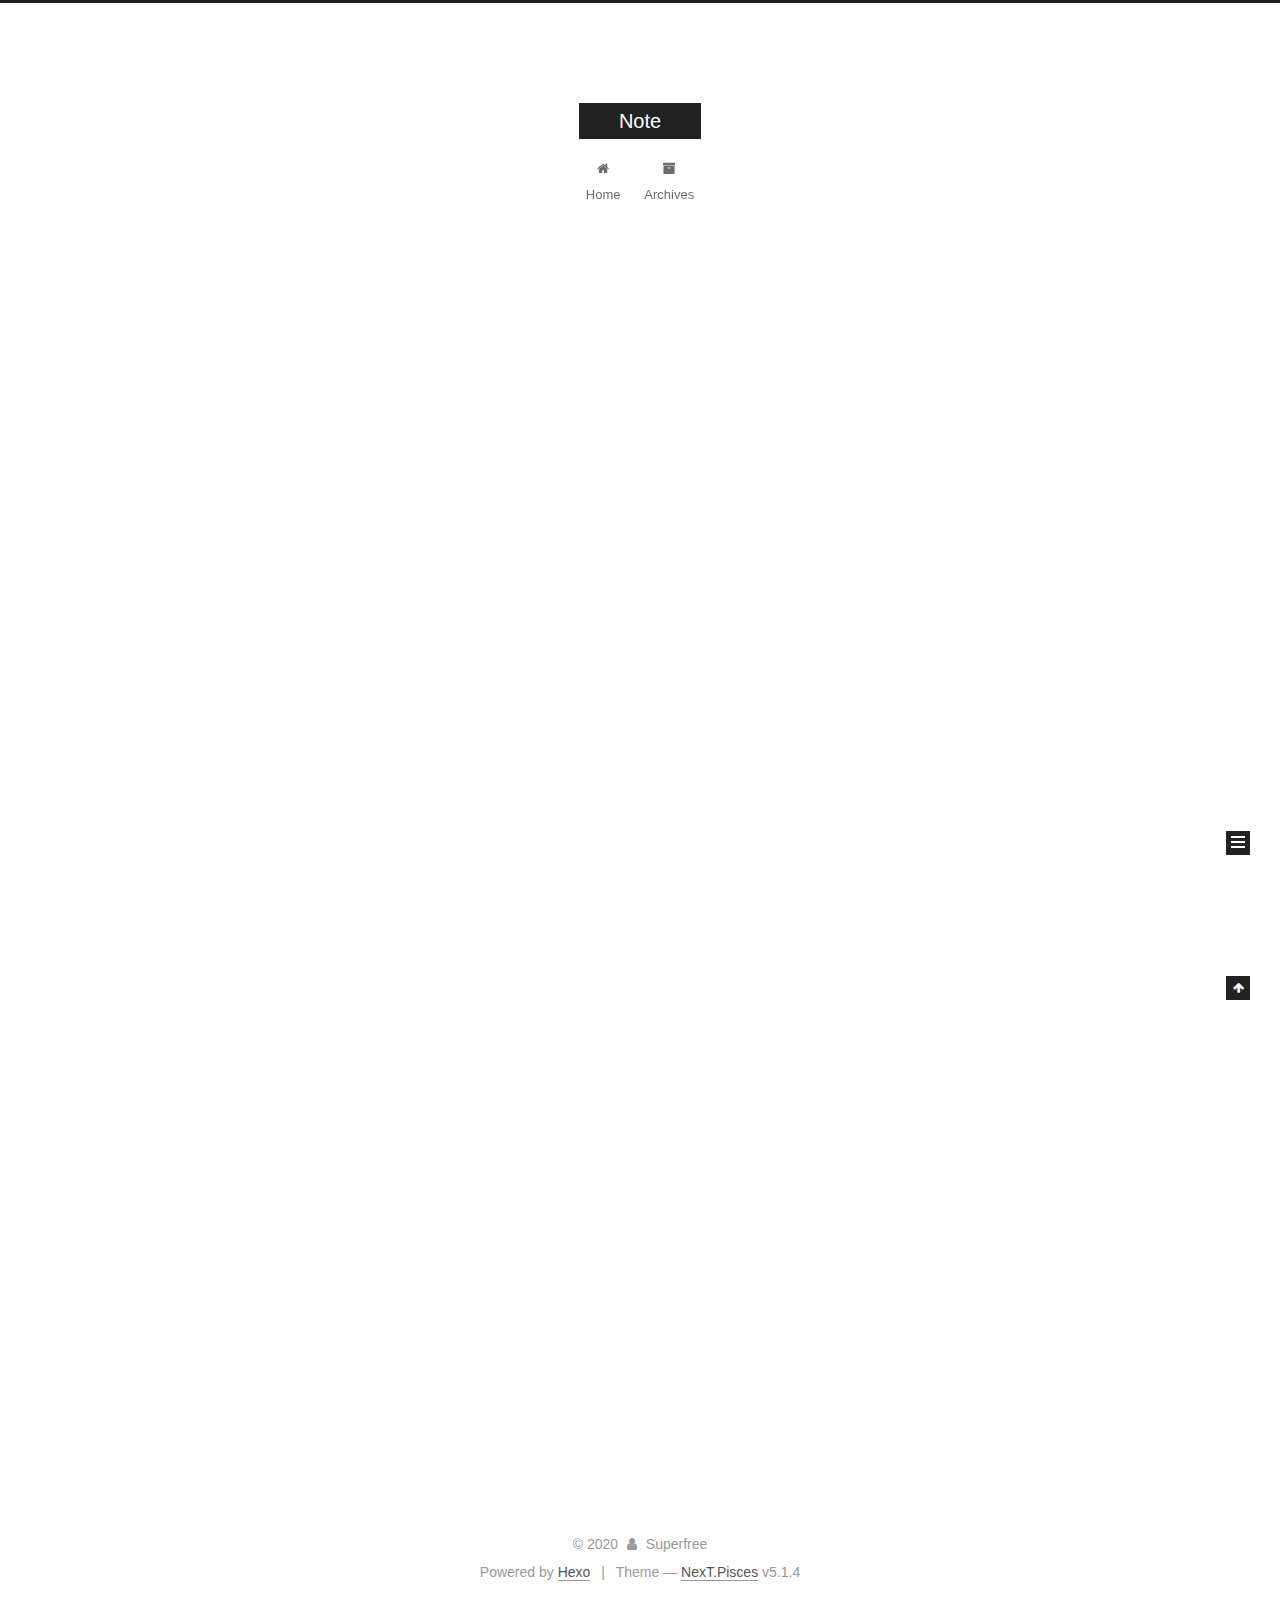
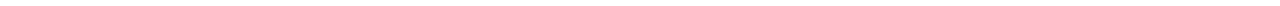
==== commit d131fb9b: "Site updated: 2020-01-17 14:29:22" ====
--- a/index.html
+++ b/index.html
@@ -5,7 +5,7 @@
   
 
 
-<html class="theme-next muse use-motion" lang="zh">
+<html class="theme-next pisces use-motion" lang="zh">
 <head>
   <meta charset="UTF-8"/>
 <meta http-equiv="X-UA-Compatible" content="IE=edge" />
@@ -93,7 +93,7 @@
   var NexT = window.NexT || {};
   var CONFIG = {
     root: '/',
-    scheme: 'Muse',
+    scheme: 'Pisces',
     version: '5.1.4',
     sidebar: {"position":"left","display":"post","offset":12,"b2t":false,"scrollpercent":false,"onmobile":false},
     fancybox: true,
@@ -572,7 +572,7 @@
 
 
 
-  <div class="theme-info">Theme &mdash; <a class="theme-link" target="_blank" href="https://github.com/iissnan/hexo-theme-next">NexT.Muse</a> v5.1.4</div>
+  <div class="theme-info">Theme &mdash; <a class="theme-link" target="_blank" href="https://github.com/iissnan/hexo-theme-next">NexT.Pisces</a> v5.1.4</div>
 
 
 
@@ -672,6 +672,13 @@
   
   
 
+
+  <script type="text/javascript" src="/js/src/affix.js?v=5.1.4"></script>
+
+  <script type="text/javascript" src="/js/src/schemes/pisces.js?v=5.1.4"></script>
+
+
+
   
 
   
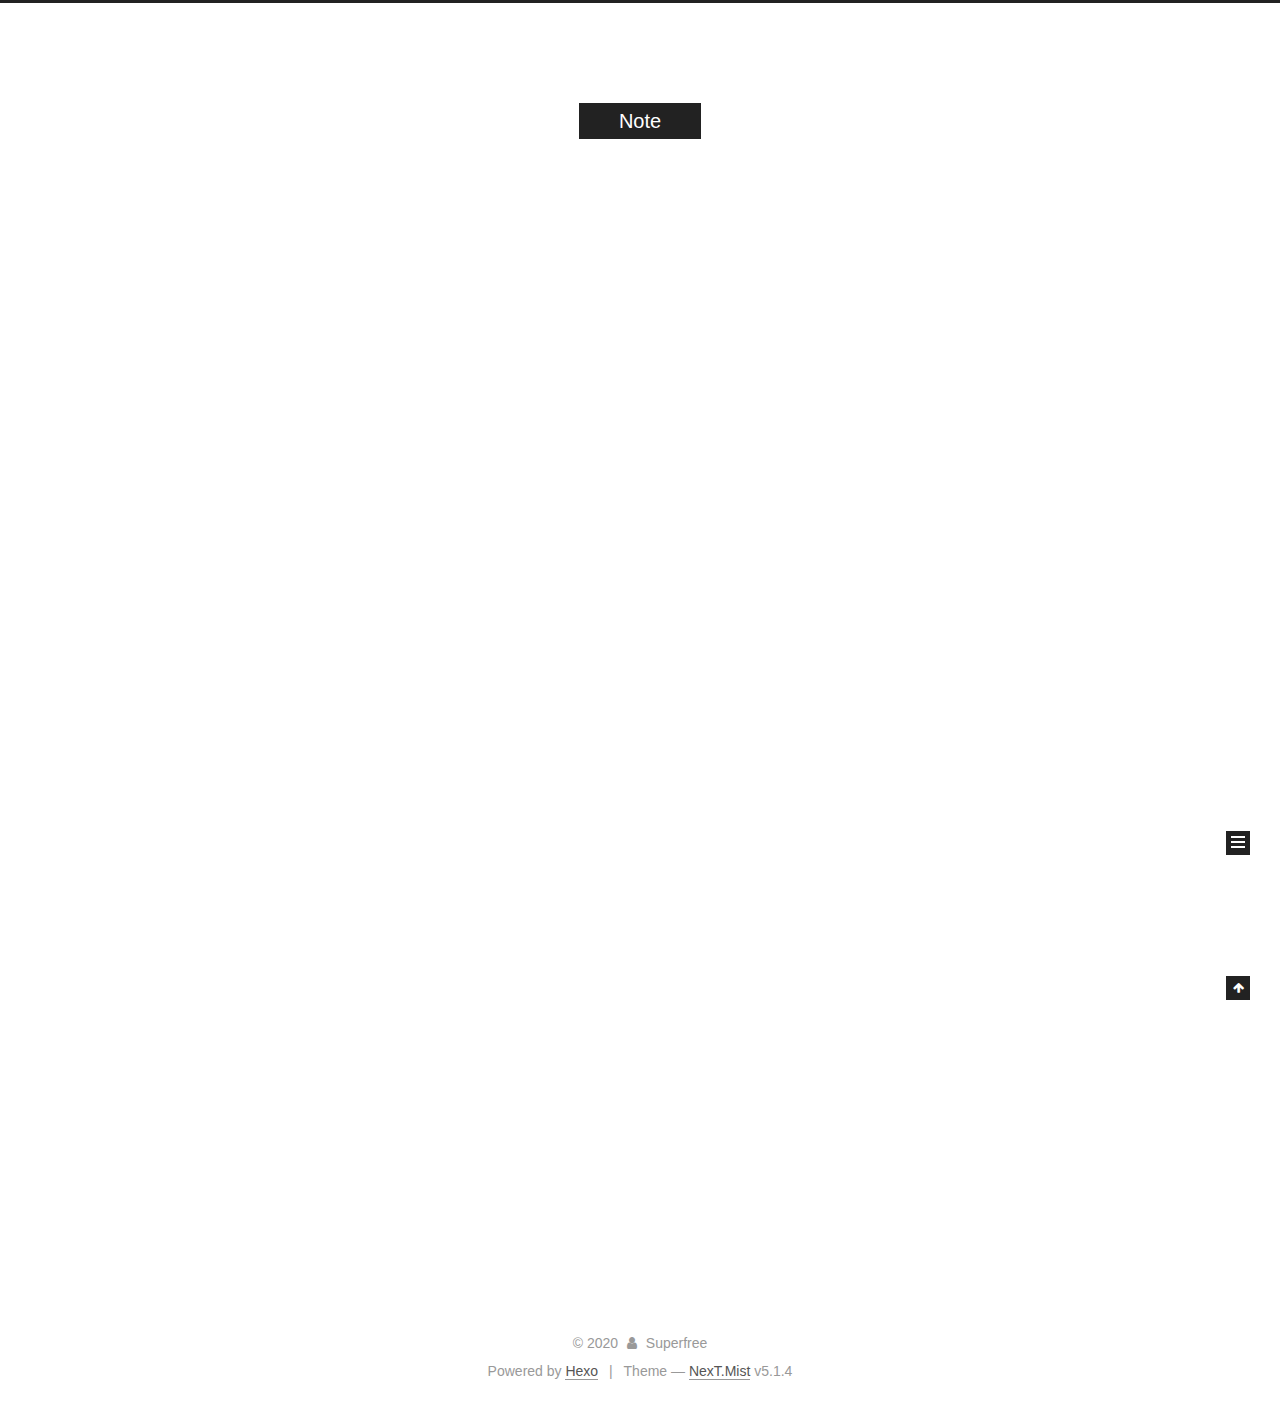
==== commit 27905d9c: "Site updated: 2020-01-17 14:30:26" ====
--- a/index.html
+++ b/index.html
@@ -5,7 +5,7 @@
   
 
 
-<html class="theme-next pisces use-motion" lang="zh">
+<html class="theme-next mist use-motion" lang="zh">
 <head>
   <meta charset="UTF-8"/>
 <meta http-equiv="X-UA-Compatible" content="IE=edge" />
@@ -93,7 +93,7 @@
   var NexT = window.NexT || {};
   var CONFIG = {
     root: '/',
-    scheme: 'Pisces',
+    scheme: 'Mist',
     version: '5.1.4',
     sidebar: {"position":"left","display":"post","offset":12,"b2t":false,"scrollpercent":false,"onmobile":false},
     fancybox: true,
@@ -229,125 +229,6 @@
   
   
   <div class="post-block">
-    <link itemprop="mainEntityOfPage" href="http://yoursite.com/2020/01/17/test/">
-
-    <span hidden itemprop="author" itemscope itemtype="http://schema.org/Person">
-      <meta itemprop="name" content="Superfree">
-      <meta itemprop="description" content="">
-      <meta itemprop="image" content="/images/avatar.gif">
-    </span>
-
-    <span hidden itemprop="publisher" itemscope itemtype="http://schema.org/Organization">
-      <meta itemprop="name" content="Note">
-    </span>
-
-    
-      <header class="post-header">
-
-        
-        
-          <h1 class="post-title" itemprop="name headline">
-                
-                <a class="post-title-link" href="/2020/01/17/test/" itemprop="url">test</a></h1>
-        
-
-        <div class="post-meta">
-          <span class="post-time">
-            
-              <span class="post-meta-item-icon">
-                <i class="fa fa-calendar-o"></i>
-              </span>
-              
-                <span class="post-meta-item-text">Posted on</span>
-              
-              <time title="Post created" itemprop="dateCreated datePublished" datetime="2020-01-17T13:28:03+08:00">
-                2020-01-17
-              </time>
-            
-
-            
-
-            
-          </span>
-
-          
-
-          
-            
-          
-
-          
-          
-
-          
-
-          
-
-          
-
-        </div>
-      </header>
-    
-
-    
-    
-    
-    <div class="post-body" itemprop="articleBody">
-
-      
-      
-
-      
-        
-          
-            
-          
-        
-      
-    </div>
-    
-    
-    
-
-    
-
-    
-
-    
-
-    <footer class="post-footer">
-      
-
-      
-
-      
-
-      
-      
-        <div class="post-eof"></div>
-      
-    </footer>
-  </div>
-  
-  
-  
-  </article>
-
-
-    
-      
-
-  
-
-  
-  
-  
-
-  <article class="post post-type-normal" itemscope itemtype="http://schema.org/Article">
-  
-  
-  
-  <div class="post-block">
     <link itemprop="mainEntityOfPage" href="http://yoursite.com/2020/01/17/hello-world/">
 
     <span hidden itemprop="author" itemscope itemtype="http://schema.org/Person">
@@ -513,7 +394,7 @@
               
                 <a href="/archives/%20%7C%7C%20archive">
               
-                  <span class="site-state-item-count">2</span>
+                  <span class="site-state-item-count">1</span>
                   <span class="site-state-item-name">posts</span>
                 </a>
               </div>
@@ -572,7 +453,7 @@
 
 
 
-  <div class="theme-info">Theme &mdash; <a class="theme-link" target="_blank" href="https://github.com/iissnan/hexo-theme-next">NexT.Pisces</a> v5.1.4</div>
+  <div class="theme-info">Theme &mdash; <a class="theme-link" target="_blank" href="https://github.com/iissnan/hexo-theme-next">NexT.Mist</a> v5.1.4</div>
 
 
 
@@ -672,13 +553,6 @@
   
   
 
-
-  <script type="text/javascript" src="/js/src/affix.js?v=5.1.4"></script>
-
-  <script type="text/javascript" src="/js/src/schemes/pisces.js?v=5.1.4"></script>
-
-
-
   
 
   
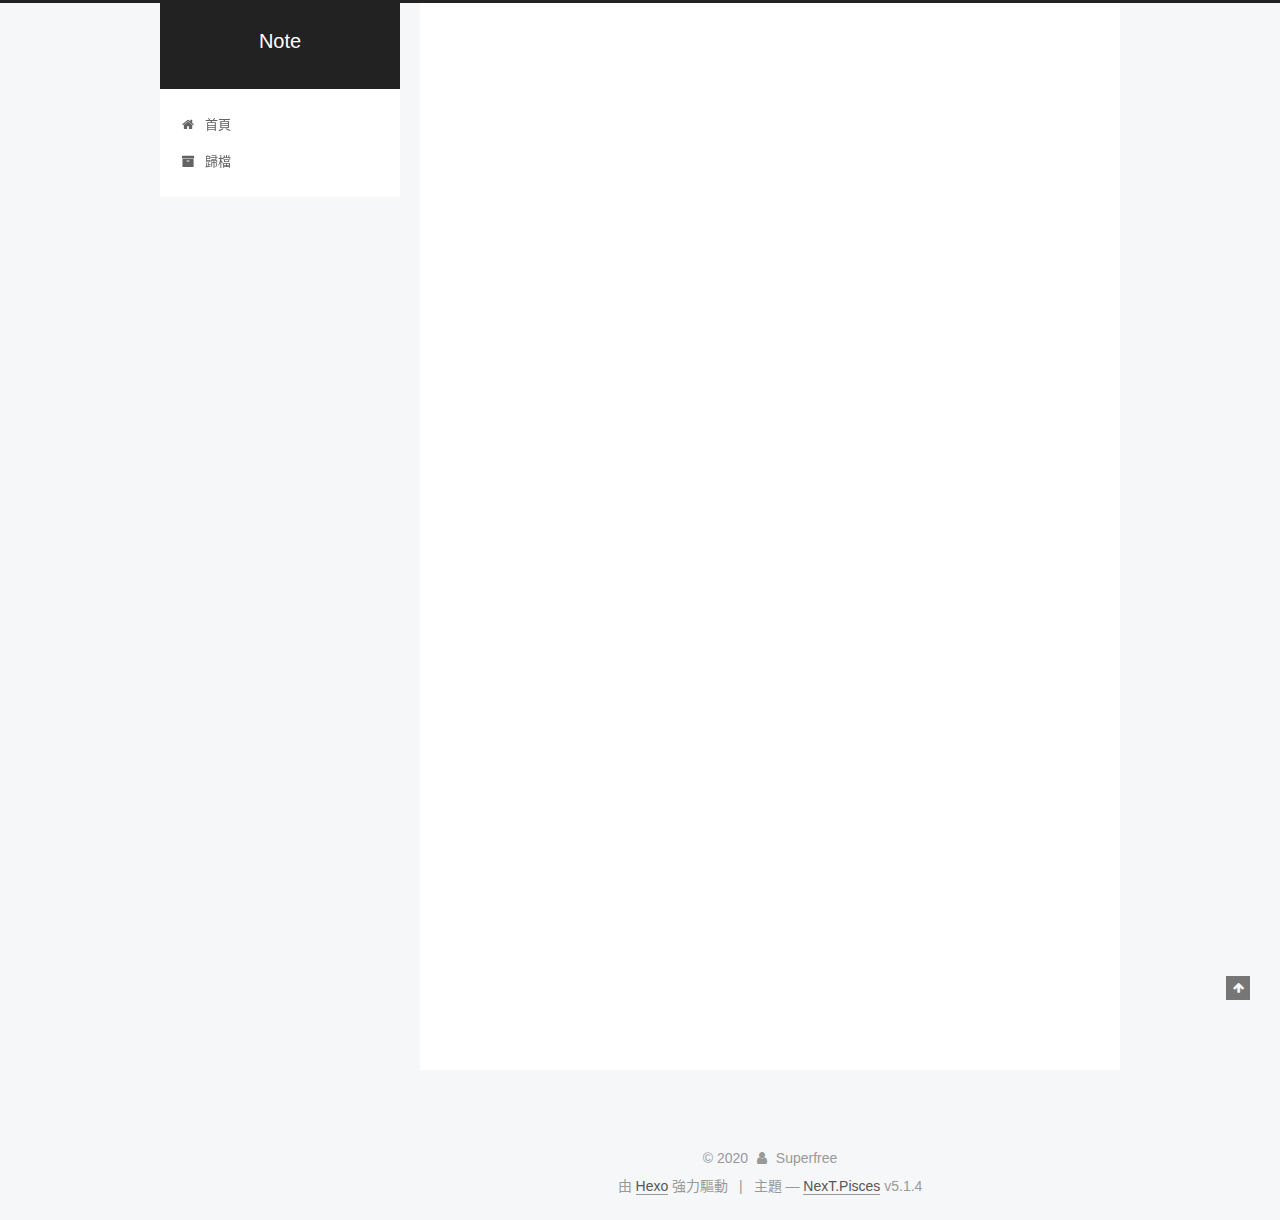
==== commit 5f7a451d: "Site updated: 2020-01-17 22:45:16" ====
--- a/index.html
+++ b/index.html
@@ -5,7 +5,7 @@
   
 
 
-<html class="theme-next mist use-motion" lang="zh">
+<html class="theme-next pisces use-motion" lang="zh-tw">
 <head>
   <meta charset="UTF-8"/>
 <meta http-equiv="X-UA-Compatible" content="IE=edge" />
@@ -83,7 +83,7 @@
 <meta property="og:title" content="Note">
 <meta property="og:url" content="http://yoursite.com/index.html">
 <meta property="og:site_name" content="Note">
-<meta property="og:locale" content="zh">
+<meta property="og:locale" content="zh_TW">
 <meta property="article:author" content="Superfree">
 <meta name="twitter:card" content="summary">
 
@@ -93,7 +93,7 @@
   var NexT = window.NexT || {};
   var CONFIG = {
     root: '/',
-    scheme: 'Mist',
+    scheme: 'Pisces',
     version: '5.1.4',
     sidebar: {"position":"left","display":"post","offset":12,"b2t":false,"scrollpercent":false,"onmobile":false},
     fancybox: true,
@@ -101,7 +101,7 @@
     motion: {"enable":true,"async":false,"transition":{"post_block":"fadeIn","post_header":"slideDownIn","post_body":"slideDownIn","coll_header":"slideLeftIn","sidebar":"slideUpIn"}},
     duoshuo: {
       userId: '0',
-      author: 'Author'
+      author: '博主'
     },
     algolia: {
       applicationID: '',
@@ -133,7 +133,7 @@
 
 <meta name="generator" content="Hexo 4.2.0"></head>
 
-<body itemscope itemtype="http://schema.org/WebPage" lang="zh">
+<body itemscope itemtype="http://schema.org/WebPage" lang="zh-tw">
 
   
   
@@ -182,7 +182,7 @@
             
               <i class="menu-item-icon fa fa-fw fa-home"></i> <br />
             
-            Home
+            首頁
           </a>
         </li>
       
@@ -192,7 +192,7 @@
             
               <i class="menu-item-icon fa fa-fw fa-archive"></i> <br />
             
-            Archives
+            歸檔
           </a>
         </li>
       
@@ -258,9 +258,9 @@
                 <i class="fa fa-calendar-o"></i>
               </span>
               
-                <span class="post-meta-item-text">Posted on</span>
+                <span class="post-meta-item-text">發表於</span>
               
-              <time title="Post created" itemprop="dateCreated datePublished" datetime="2020-01-17T13:00:53+08:00">
+              <time title="創建於" itemprop="dateCreated datePublished" datetime="2020-01-17T13:00:53+08:00">
                 2020-01-17
               </time>
             
@@ -395,7 +395,7 @@
                 <a href="/archives/%20%7C%7C%20archive">
               
                   <span class="site-state-item-count">1</span>
-                  <span class="site-state-item-name">posts</span>
+                  <span class="site-state-item-name">文章</span>
                 </a>
               </div>
             
@@ -445,7 +445,7 @@
 </div>
 
 
-  <div class="powered-by">Powered by <a class="theme-link" target="_blank" href="https://hexo.io">Hexo</a></div>
+  <div class="powered-by">由 <a class="theme-link" target="_blank" href="https://hexo.io">Hexo</a> 強力驅動</div>
 
 
 
@@ -453,7 +453,7 @@
 
 
 
-  <div class="theme-info">Theme &mdash; <a class="theme-link" target="_blank" href="https://github.com/iissnan/hexo-theme-next">NexT.Mist</a> v5.1.4</div>
+  <div class="theme-info">主題 &mdash; <a class="theme-link" target="_blank" href="https://github.com/iissnan/hexo-theme-next">NexT.Pisces</a> v5.1.4</div>
 
 
 
@@ -553,6 +553,13 @@
   
   
 
+
+  <script type="text/javascript" src="/js/src/affix.js?v=5.1.4"></script>
+
+  <script type="text/javascript" src="/js/src/schemes/pisces.js?v=5.1.4"></script>
+
+
+
   
 
   
--- a/css/main.css
+++ b/css/main.css
@@ -189,7 +189,7 @@
   font-size: 14px;
   line-height: 2;
   color: #555;
-  background: #fff;
+  background: #f5f7f9;
 }
 @media (max-width: 767px) {
   body {
@@ -653,8 +653,8 @@
 @media (min-width: 992px) {
   .full-image.full-image.full-image.full-image {
     max-width: none;
-    width: 110%;
-    margin: 25px -5%;
+    width: 118%;
+    margin: 0 -9%;
   }
 }
 .blockquote-center,
@@ -940,11 +940,11 @@
   display: inline-block;
   padding: 0 20px;
   font-size: 14px;
-  color: #fff;
-  background: #222;
-  border: 2px solid #222;
+  color: #555;
+  background: #fff;
+  border: 2px solid #555;
   text-decoration: none;
-  border-radius: 0;
+  border-radius: 2px;
   transition-property: background-color;
   transition-duration: 0.2s;
   transition-timing-function: ease-in-out;
@@ -953,8 +953,8 @@
 }
 .btn:hover {
   border-color: #222;
-  color: #222;
-  background: #fff;
+  color: #fff;
+  background: #222;
 }
 .btn +.btn {
   margin: 0 0 8px 8px;
@@ -1066,7 +1066,7 @@
   width: 24px;
   background: #222;
   font-size: 12px;
-  opacity: 1;
+  opacity: 0.6;
   color: #fff;
   cursor: pointer;
   text-align: center;
@@ -1087,7 +1087,7 @@
   }
 }
 .back-to-top.back-to-top-on {
-  bottom: 19px;
+  bottom: 30px;
 }
 .header {
   background: transparent;
@@ -1136,7 +1136,7 @@
 .site-subtitle {
   margin-top: 10px;
   font-size: 13px;
-  color: #999;
+  color: #ddd;
 }
 .use-motion .brand {
   opacity: 0;
@@ -1209,7 +1209,8 @@
   transition-timing-function: ease-in-out;
   transition-delay: 0s;
 }
-.menu .menu-item a:hover {
+.menu .menu-item a:hover,
+.menu-item-active a {
   border-bottom-color: #222;
 }
 .menu .menu-item .fa {
@@ -1738,20 +1739,20 @@
   display: block;
   margin: 0 auto;
   padding: 2px;
-  max-width: 96px;
+  max-width: 120px;
   height: auto;
-  border: 2px solid #333;
+  border: 1px solid #eee;
 }
 .site-author-name {
-  margin: 5px 0 0;
+  margin: 0;
   text-align: center;
-  color: #f5f5f5;
-  font-weight: normal;
+  color: #222;
+  font-weight: 600;
 }
 .site-description {
-  margin-top: 5px;
+  margin-top: 0;
   text-align: center;
-  font-size: 14px;
+  font-size: 13px;
   color: #999;
 }
 .site-state {
@@ -1763,7 +1764,7 @@
 .site-state-item {
   display: inline-block;
   padding: 0 15px;
-  border-left: 1px solid #333;
+  border-left: 1px solid #eee;
 }
 .site-state-item:first-child {
   border-left: none;
@@ -1776,11 +1777,11 @@
   text-align: center;
   color: inherit;
   font-weight: 600;
-  font-size: 18px;
+  font-size: 16px;
 }
 .site-state-item-name {
   font-size: 13px;
-  color: inherit;
+  color: #999;
 }
 .feed-link {
   margin-top: 20px;
@@ -1822,7 +1823,7 @@
   width: 4px;
   height: 4px;
   border-radius: 50%;
-  background: #7cffff;
+  background: #6bff40;
 }
 .links-of-blogroll {
   font-size: 13px;
@@ -1860,7 +1861,7 @@
   color: #555;
 }
 .sidebar-nav li:hover {
-  color: #f5f5f5;
+  color: #fc6423;
 }
 .page-post-detail .sidebar-nav-toc {
   padding: 0 5px;
@@ -1869,11 +1870,11 @@
   margin-left: 10px;
 }
 .sidebar-nav .sidebar-nav-active {
-  color: #87daff;
-  border-bottom-color: #87daff;
+  color: #fc6423;
+  border-bottom-color: #fc6423;
 }
 .sidebar-nav .sidebar-nav-active:hover {
-  color: #87daff;
+  color: #fc6423;
 }
 .sidebar-panel {
   display: none;
@@ -1906,12 +1907,12 @@
   transition-timing-function: ease-in-out;
   transition-delay: 0s;
   transition-property: all;
-  color: #999;
-  border-bottom-color: #555;
+  color: #666;
+  border-bottom-color: #ccc;
 }
 .post-toc ol a:hover {
-  color: #ccc;
-  border-bottom-color: #ccc;
+  color: #000;
+  border-bottom-color: #000;
 }
 .post-toc .nav-item {
   overflow: hidden;
@@ -1933,14 +1934,14 @@
   display: block;
 }
 .post-toc .nav .active > a {
-  color: #87daff;
-  border-bottom-color: #87daff;
+  color: #fc6423;
+  border-bottom-color: #fc6423;
 }
 .post-toc .nav .active-current > a {
-  color: #87daff;
+  color: #fc6423;
 }
 .post-toc .nav .active-current > a:hover {
-  color: #87daff;
+  color: #fc6423;
 }
 .footer {
   font-size: 14px;
@@ -2345,6 +2346,16 @@
   transform: translate(-50%, -50%);
   color: #ccc;
 }
+@media (min-width: 768px) and (max-width: 991px) {
+  .busuanzi-count {
+    width: auto;
+  }
+}
+@media (max-width: 767px) {
+  .busuanzi-count {
+    width: auto;
+  }
+}
 .site-uv,
 .site-pv,
 .page-pv {
@@ -2580,83 +2591,403 @@
   }
 }
 .page-post-detail .sidebar-toggle-line {
-  background: #87daff;
+  background: #fc6423;
 }
 .page-post-detail .comments {
   overflow: hidden;
 }
-@media (max-width: 767px) {
-  .header-inner,
-  .container .main-inner,
+.header {
+  position: relative;
+  margin: 0 auto;
+  width: 960px;
+}
+@media (min-width: 768px) and (max-width: 991px) {
+  .header {
+    width: auto;
+  }
+}
+@media (max-width: 767px) {
+  .header {
+    width: auto;
+  }
+}
+.header-inner {
+  position: absolute;
+  top: 0;
+  overflow: hidden;
+  padding: 0;
+  width: 240px;
+  background: #fff;
+  box-shadow: initial;
+  border-radius: initial;
+}
+@media (min-width: 1600px) {
+  .container .header-inner {
+    width: 240px;
+  }
+}
+@media (min-width: 768px) and (max-width: 991px) {
+  .header-inner {
+    position: relative;
+    width: auto;
+    border-radius: initial;
+  }
+}
+@media (max-width: 767px) {
+  .header-inner {
+    position: relative;
+    width: auto;
+    border-radius: initial;
+  }
+}
+.main:before,
+.main:after {
+  content: " ";
+  display: table;
+}
+.main:after {
+  clear: both;
+}
+@media (min-width: 768px) and (max-width: 991px) {
+  .main {
+    padding-bottom: 100px;
+  }
+}
+@media (max-width: 767px) {
+  .main {
+    padding-bottom: 100px;
+  }
+}
+.container .main-inner {
+  width: 960px;
+}
+@media (min-width: 768px) and (max-width: 991px) {
+  .container .main-inner {
+    width: auto;
+  }
+}
+@media (max-width: 767px) {
+  .container .main-inner {
+    width: auto;
+  }
+}
+.content-wrap {
+  float: right;
+  box-sizing: border-box;
+  padding: 40px;
+  width: 700px;
+  background: #fff;
+  min-height: 700px;
+  box-shadow: initial;
+  border-radius: initial;
+}
+@media (min-width: 768px) and (max-width: 991px) {
+  .content-wrap {
+    width: 100%;
+    padding: 20px;
+    border-radius: initial;
+  }
+}
+@media (max-width: 767px) {
+  .content-wrap {
+    width: 100%;
+    padding: 20px;
+    min-height: auto;
+    border-radius: initial;
+  }
+}
+.sidebar {
+  position: static;
+  float: left;
+  margin-top: 300px;
+  width: 240px;
+  background: #f5f7f9;
+  box-shadow: none;
+}
+@media (min-width: 768px) and (max-width: 991px) {
+  .sidebar {
+    display: none;
+  }
+}
+@media (max-width: 767px) {
+  .sidebar {
+    display: none;
+  }
+}
+.sidebar-toggle {
+  display: none;
+}
+.footer-inner {
+  width: 960px;
+  padding-left: 260px;
+}
+@media (min-width: 768px) and (max-width: 991px) {
   .footer-inner {
     width: auto;
-  }
-}
-embed {
-  display: block;
-  margin: 0px auto 25px auto;
-}
-.custom-logo .site-meta-headline {
-  text-align: center;
-}
-.custom-logo .brand {
+    padding-left: 0 !important;
+    padding-right: 0 !important;
+  }
+}
+@media (max-width: 767px) {
+  .footer-inner {
+    width: auto;
+    padding-left: 0 !important;
+    padding-right: 0 !important;
+  }
+}
+.sidebar-position-right .header-inner {
+  right: 0;
+}
+.sidebar-position-right .content-wrap {
+  float: left;
+}
+.sidebar-position-right .sidebar {
+  float: right;
+}
+.sidebar-position-right .footer-inner {
+  padding-left: 0;
+  padding-right: 260px;
+}
+.site-brand-wrapper {
+  position: relative;
+}
+.site-meta {
+  padding: 20px 0;
+  color: #fff;
+  background: #222;
+}
+@media (min-width: 768px) and (max-width: 991px) {
+  .site-meta {
+    box-shadow: 0 0 16px rgba(0,0,0,0.5);
+  }
+}
+@media (max-width: 767px) {
+  .site-meta {
+    box-shadow: 0 0 16px rgba(0,0,0,0.5);
+  }
+}
+.brand {
+  padding: 0;
   background: none;
 }
-.custom-logo .site-title {
-  margin: 10px auto 0;
-  font-size: 24px;
-  color: #222;
-}
-.custom-logo .site-title a {
-  border: none;
-}
-.custom-logo-image {
-  margin: 0 auto;
-  padding: 5px;
-  max-width: 150px;
-  background: #fff;
-}
-@media (max-width: 767px) {
-  .site-nav {
-    position: absolute;
-    left: 0;
-    top: 52px;
-    margin: 0;
-    width: 100%;
-    padding: 0;
-    background: #fff;
-    border-bottom: 1px solid #ddd;
-    z-index: 1030;
-  }
-}
-@media (max-width: 767px) {
-  .menu {
-    text-align: left;
-  }
-}
-@media (max-width: 767px) {
-  .menu .menu-item {
-    display: block;
-    margin: 0 10px;
-    vertical-align: top;
-  }
-}
-@media (max-width: 767px) {
-  .menu .menu-item br {
-    display: none;
-  }
-}
-@media (max-width: 767px) {
-  .menu .menu-item a {
-    padding: 5px 10px;
-  }
-}
-.menu .menu-item .fa {
-  margin-right: 0;
+.brand:hover {
+  color: #fff;
+}
+.site-subtitle {
+  margin: 10px 10px 0;
+  font-weight: initial;
 }
 .site-search form {
   display: none;
 }
+.site-nav {
+  border-top: none;
+}
+@media (min-width: 768px) and (max-width: 991px) {
+  .site-nav {
+    display: none !important;
+  }
+}
+@media (min-width: 768px) and (max-width: 991px) {
+  .site-nav-on {
+    display: block !important;
+  }
+}
+.menu .menu-item {
+  display: block;
+  margin: 0;
+}
+.menu .menu-item a {
+  position: relative;
+  box-sizing: border-box;
+  padding: 5px 20px;
+  text-align: left;
+  line-height: inherit;
+  transition-property: background-color;
+  transition-duration: 0.2s;
+  transition-timing-function: ease-in-out;
+  transition-delay: 0s;
+}
+.menu .menu-item a:hover,
+.menu-item-active a {
+  background: #f9f9f9;
+  border-bottom-color: #fff;
+}
+.menu .menu-item br {
+  display: none;
+}
+.menu-item-active a:after {
+  content: " ";
+  position: absolute;
+  top: 50%;
+  margin-top: -3px;
+  right: 15px;
+  width: 6px;
+  height: 6px;
+  border-radius: 50%;
+  background-color: #bbb;
+}
+.btn-bar {
+  background-color: #fff;
+}
+.site-nav-toggle {
+  left: 20px;
+  top: 50%;
+  -webkit-transform: translateY(-50%);
+  -webkit-transform: translateY(-50%);
+  -moz-transform: translateY(-50%);
+  -ms-transform: translateY(-50%);
+  -o-transform: translateY(-50%);
+  transform: translateY(-50%);
+}
+@media (min-width: 768px) and (max-width: 991px) {
+  .site-nav-toggle {
+    display: block;
+  }
+}
+.use-motion .sidebar .motion-element {
+  opacity: 1;
+}
+.sidebar {
+  margin-left: -100%;
+  right: auto;
+  bottom: auto;
+  -webkit-transform: none;
+}
+.sidebar-inner {
+  box-sizing: border-box;
+  width: 240px;
+  color: #555;
+  background: #fff;
+  box-shadow: initial;
+  border-radius: initial;
+  opacity: 0;
+}
+.sidebar-inner.affix {
+  position: fixed;
+  top: 12px;
+}
+.sidebar-inner.affix-bottom {
+  position: absolute;
+}
+.site-overview {
+  text-align: left;
+}
+.site-author:before,
+.site-author:after {
+  content: " ";
+  display: table;
+}
+.site-author:after {
+  clear: both;
+}
+.sidebar a {
+  color: #555;
+}
+.sidebar a:hover {
+  color: #222;
+}
+.site-state-item {
+  padding: 0 10px;
+}
+.links-of-author-item a:before {
+  display: none;
+}
+.links-of-author-item a {
+  border-bottom: none;
+  text-decoration: underline;
+}
+.feed-link {
+  border-top: 1px dotted #ccc;
+  border-bottom: 1px dotted #ccc;
+  text-align: center;
+}
+.feed-link a {
+  display: block;
+  color: #fc6423;
+  border: none;
+}
+.feed-link a:hover {
+  background: none;
+  color: #e34603;
+}
+.feed-link a:hover i {
+  color: #e34603;
+}
+.links-of-author {
+  display: flex;
+  flex-wrap: wrap;
+  justify-content: center;
+}
+.links-of-author-item {
+  margin: 5px 0 0;
+  width: 50%;
+}
+.links-of-author-item a {
+  max-width: 216px;
+  box-sizing: border-box;
+  display: inline-block;
+  margin-right: 0;
+  margin-bottom: 0;
+  padding: 0 5px;
+  overflow: hidden;
+  white-space: nowrap;
+  text-overflow: ellipsis;
+}
+.links-of-author-item a {
+  display: block;
+  text-decoration: none;
+}
+.links-of-author-item a:hover {
+  border-radius: 4px;
+  background: #eee;
+}
+.links-of-author-item .fa {
+  margin-right: 2px;
+  font-size: 16px;
+}
+.links-of-author-item .fa-globe {
+  font-size: 15px;
+}
+.links-of-blogroll {
+  text-align: center;
+  margin-top: 20px;
+  padding: 3px 0 0;
+  border-top: 1px dotted #ccc;
+}
+.links-of-blogroll-title {
+  margin-top: 0;
+}
+.links-of-blogroll-item {
+  padding: 0;
+}
+.links-of-blogroll-inline:before,
+.links-of-blogroll-inline:after {
+  content: " ";
+  display: table;
+}
+.links-of-blogroll-inline:after {
+  clear: both;
+}
 .links-of-blogroll-inline .links-of-blogroll-item {
-  display: inline-block;
-}
+  margin: 5px 0 0;
+  width: 50%;
+  display: inline-block;
+  width: unset;
+}
+.links-of-blogroll-inline .links-of-blogroll-item a {
+  max-width: 216px;
+  box-sizing: border-box;
+  display: inline-block;
+  margin-right: 0;
+  margin-bottom: 0;
+  padding: 0 5px;
+  overflow: hidden;
+  white-space: nowrap;
+  text-overflow: ellipsis;
+}
+@media (max-width: 767px) {
+  .post-body {
+    text-align: justify;
+  }
+}
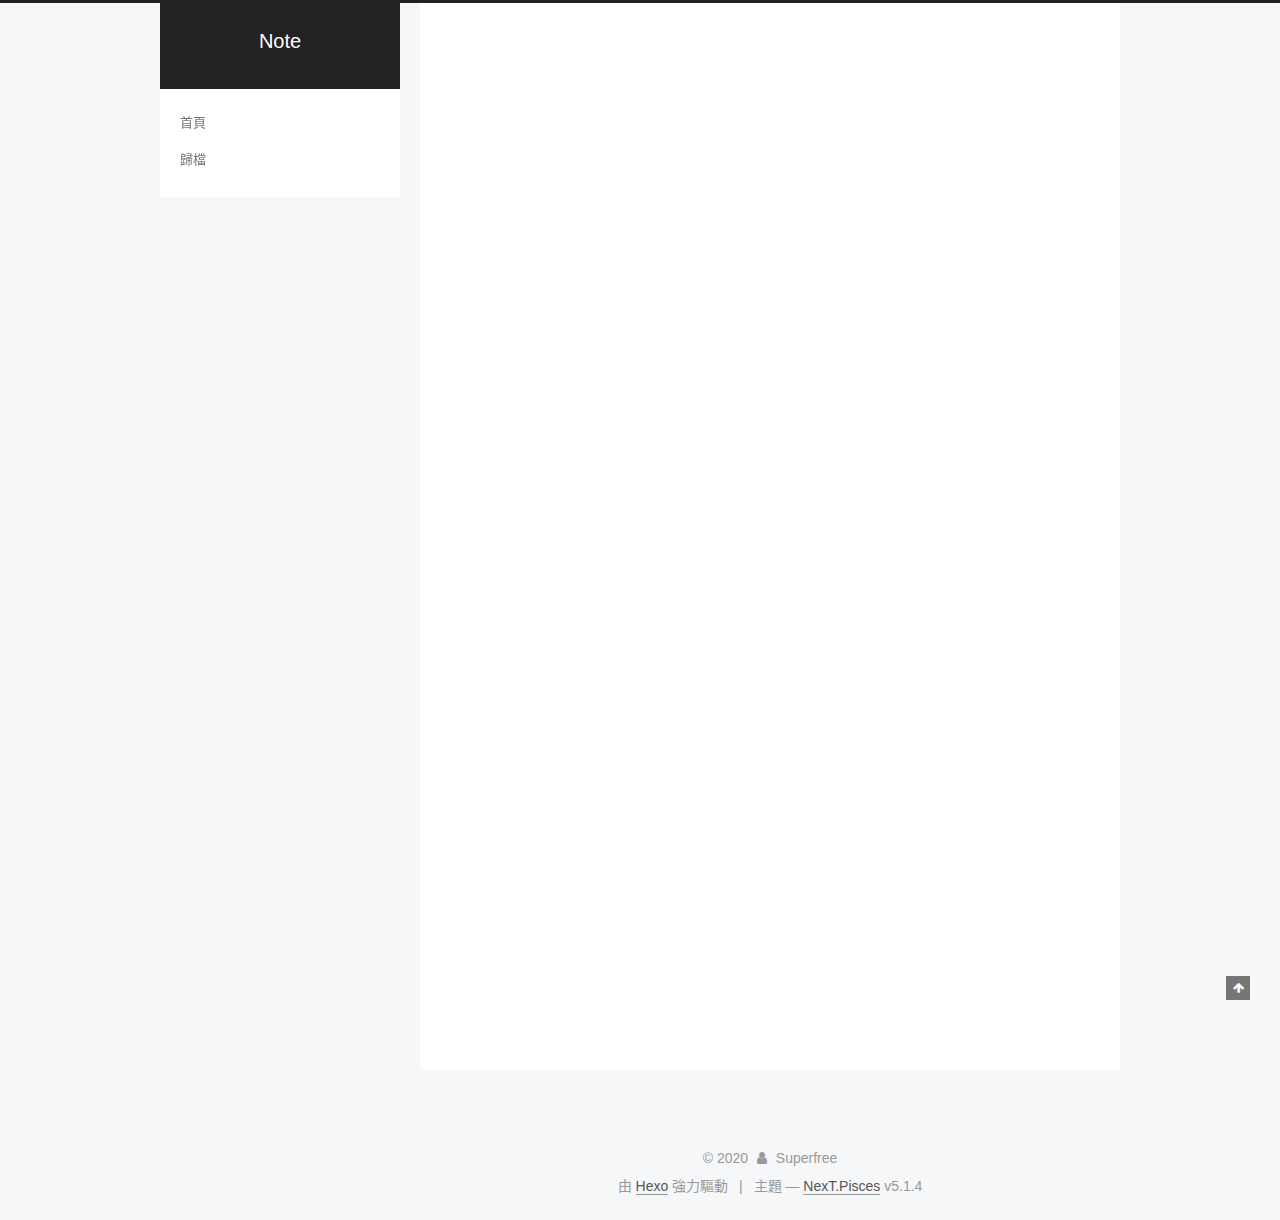
==== commit 5a137b72: "Site updated: 2020-01-17 22:53:01" ====
--- a/index.html
+++ b/index.html
@@ -180,8 +180,6 @@
         <li class="menu-item menu-item-home">
           <a href="/%20" rel="section">
             
-              <i class="menu-item-icon fa fa-fw fa-home"></i> <br />
-            
             首頁
           </a>
         </li>
@@ -189,8 +187,6 @@
         
         <li class="menu-item menu-item-archives">
           <a href="/archives/%20" rel="section">
-            
-              <i class="menu-item-icon fa fa-fw fa-archive"></i> <br />
             
             歸檔
           </a>
--- a/css/main.css
+++ b/css/main.css
@@ -1823,7 +1823,7 @@
   width: 4px;
   height: 4px;
   border-radius: 50%;
-  background: #6bff40;
+  background: #4bff5e;
 }
 .links-of-blogroll {
   font-size: 13px;
